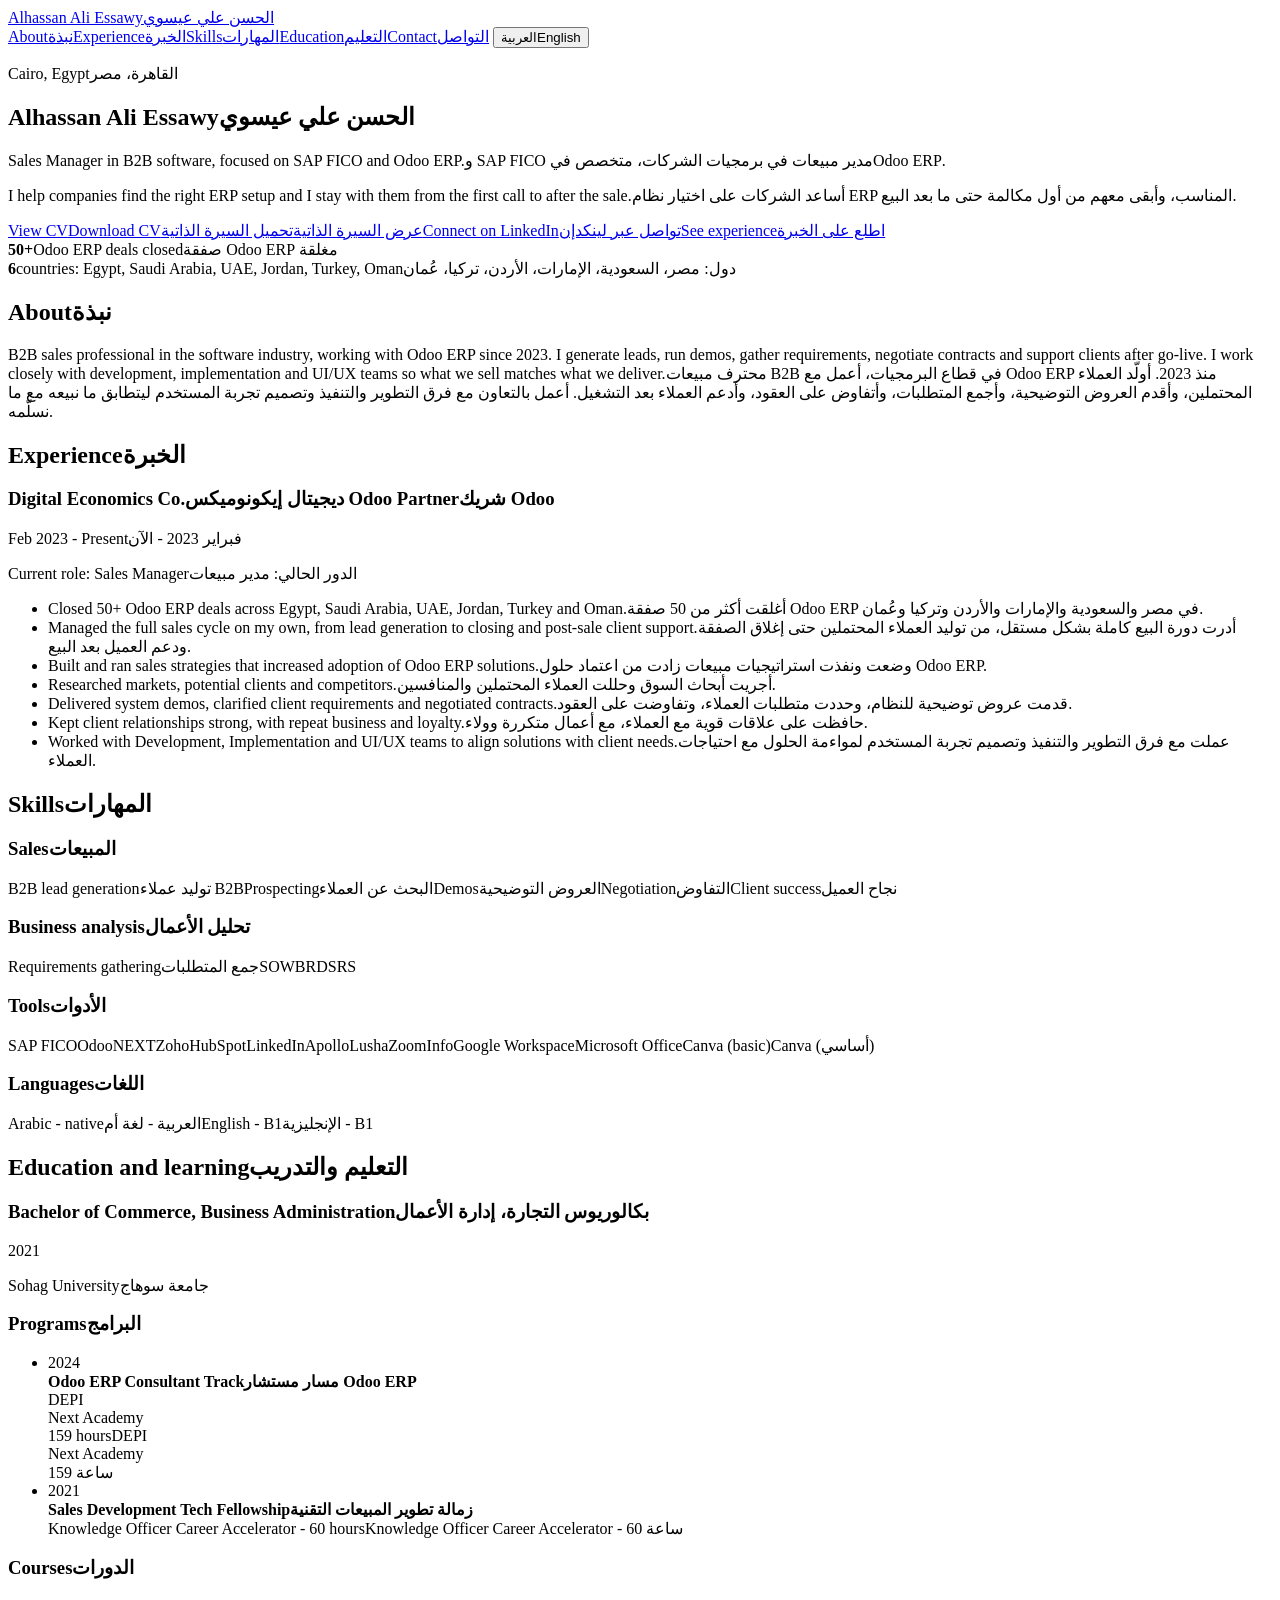
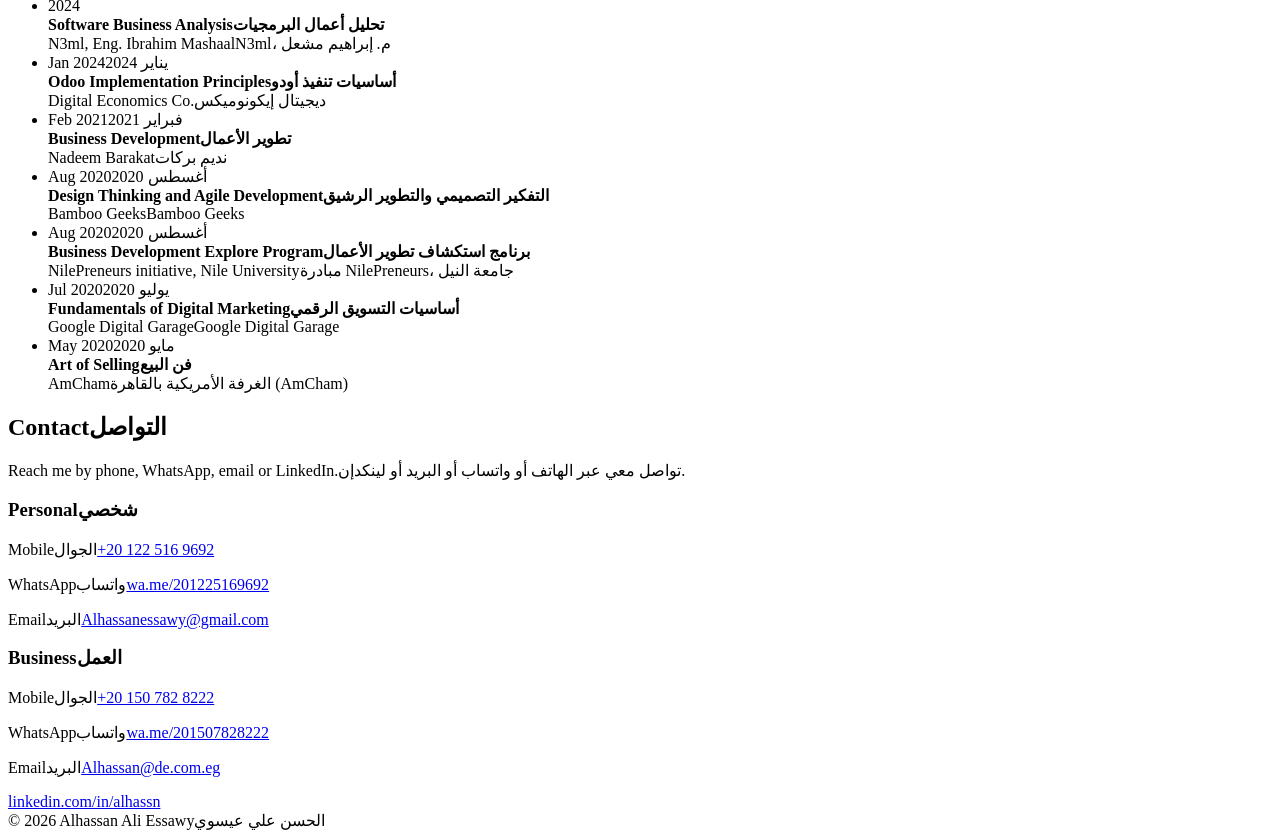
==== index.html @ 163c06e4 "Create index.html" ====
<!doctype html>
<html lang="en" dir="ltr">
<head>
<meta charset="utf-8">
<meta name="viewport" content="width=device-width,initial-scale=1">
<title>Alhassan Ali Essawy - Sales Manager | Odoo ERP</title>
<meta name="description" content="Alhassan Ali Essawy, Sales Manager at Digital Economics Co., Odoo Partner. B2B software sales in Cairo, Egypt.">
<link rel="stylesheet" href="style.css">
<script>
(function(){var q=new URLSearchParams(location.search).get("lang");var l=q||localStorage.getItem("lang")||(navigator.language||"").slice(0,2)==="ar"&&"ar"||"en";if(l!=="ar")l="en";var d=document.documentElement;d.lang=l;d.dir=l==="ar"?"rtl":"ltr";})();
function setLang(l){var d=document.documentElement;d.lang=l;d.dir=l==="ar"?"rtl":"ltr";try{localStorage.setItem("lang",l)}catch(e){}}
</script>
</head>
<body>
<header class="nav"><div class="wrap">
<a class="brand" href="#top"><span class="en">Alhassan Ali Essawy</span><span class="ar">الحسن علي عيسوي</span></a>
<nav><a href="#about"><span class="en">About</span><span class="ar">نبذة</span></a><a href="#experience"><span class="en">Experience</span><span class="ar">الخبرة</span></a><a href="#skills"><span class="en">Skills</span><span class="ar">المهارات</span></a><a href="#learning"><span class="en">Education</span><span class="ar">التعليم</span></a><a href="#contact"><span class="en">Contact</span><span class="ar">التواصل</span></a>
<button class="lang" onclick="setLang(document.documentElement.lang==='ar'?'en':'ar')"><span class="en">العربية</span><span class="ar">English</span></button></nav>
</div></header>
<main id="top">
<section class="hero"><div class="wrap">
<p class="eyebrow"><span class="en">Cairo, Egypt</span><span class="ar">القاهرة، مصر</span></p>
<h1><span class="en">Alhassan Ali Essawy</span><span class="ar">الحسن علي عيسوي</span></h1>
<p class="lead"><span class="en">Sales Manager in B2B software, focused on SAP FICO and Odoo ERP.</span><span class="ar">مدير مبيعات في برمجيات الشركات، متخصص في <bdi style="white-space:nowrap">SAP FICO</bdi> و<bdi style="white-space:nowrap">Odoo ERP</bdi>.</span></p>
<p class="sub"><span class="en">I help companies find the right ERP setup and I stay with them from the first call to after the sale.</span><span class="ar">أساعد الشركات على اختيار نظام ERP المناسب، وأبقى معهم من أول مكالمة حتى ما بعد البيع.</span></p>
<div class="cta"><a class="btn en" href="Alhassan-Essawy-CV-EN.pdf" target="_blank" rel="noopener">View CV</a><a class="btn ghost en" href="Alhassan-Essawy-CV-EN.pdf" download>Download CV</a><a class="btn ar" href="Alhassan-Essawy-CV-AR.pdf" target="_blank" rel="noopener">عرض السيرة الذاتية</a><a class="btn ghost ar" href="Alhassan-Essawy-CV-AR.pdf" download>تحميل السيرة الذاتية</a><a class="btn" href="https://www.linkedin.com/in/alhassn"><span class="en">Connect on LinkedIn</span><span class="ar">تواصل عبر لينكدإن</span></a><a class="btn ghost" href="#experience"><span class="en">See experience</span><span class="ar">اطلع على الخبرة</span></a></div>
</div></section>
<section class="stats"><div class="wrap grid2s">
<div class="stat"><b>50+</b><span><span class="en">Odoo ERP deals closed</span><span class="ar">صفقة Odoo ERP مغلقة</span></span></div>
<div class="stat"><b>6</b><span><span class="en">countries: Egypt, Saudi Arabia, UAE, Jordan, Turkey, Oman</span><span class="ar">دول: مصر، السعودية، الإمارات، الأردن، تركيا، عُمان</span></span></div>
</div></section>
<section id="about"><div class="wrap"><h2><span class="en">About</span><span class="ar">نبذة</span></h2>
<p><span class="en">B2B sales professional in the software industry, working with Odoo ERP since 2023. I generate leads, run demos, gather requirements, negotiate contracts and support clients after go-live. I work closely with development, implementation and UI/UX teams so what we sell matches what we deliver.</span><span class="ar">محترف مبيعات B2B في قطاع البرمجيات، أعمل مع Odoo ERP منذ 2023. أولّد العملاء المحتملين، وأقدم العروض التوضيحية، وأجمع المتطلبات، وأتفاوض على العقود، وأدعم العملاء بعد التشغيل. أعمل بالتعاون مع فرق التطوير والتنفيذ وتصميم تجربة المستخدم ليتطابق ما نبيعه مع ما نسلّمه.</span></p></div></section>
<section id="experience"><div class="wrap"><h2><span class="en">Experience</span><span class="ar">الخبرة</span></h2>
<article class="card"><div class="row"><h3><span class="en">Digital Economics Co.</span><span class="ar">ديجيتال إيكونوميكس</span> <span class="muted"><span class="en">Odoo Partner</span><span class="ar">شريك Odoo</span></span></h3><span class="date"><span class="en">Feb 2023 - Present</span><span class="ar">فبراير 2023 - الآن</span></span></div>
<p class="role"><span class="en">Current role: Sales Manager</span><span class="ar">الدور الحالي: مدير مبيعات</span></p>
<ul><li><span class="en">Closed 50+ Odoo ERP deals across Egypt, Saudi Arabia, UAE, Jordan, Turkey and Oman.</span><span class="ar">أغلقت أكثر من 50 صفقة Odoo ERP في مصر والسعودية والإمارات والأردن وتركيا وعُمان.</span></li><li><span class="en">Managed the full sales cycle on my own, from lead generation to closing and post-sale client support.</span><span class="ar">أدرت دورة البيع كاملة بشكل مستقل، من توليد العملاء المحتملين حتى إغلاق الصفقة ودعم العميل بعد البيع.</span></li><li><span class="en">Built and ran sales strategies that increased adoption of Odoo ERP solutions.</span><span class="ar">وضعت ونفذت استراتيجيات مبيعات زادت من اعتماد حلول Odoo ERP.</span></li><li><span class="en">Researched markets, potential clients and competitors.</span><span class="ar">أجريت أبحاث السوق وحللت العملاء المحتملين والمنافسين.</span></li><li><span class="en">Delivered system demos, clarified client requirements and negotiated contracts.</span><span class="ar">قدمت عروض توضيحية للنظام، وحددت متطلبات العملاء، وتفاوضت على العقود.</span></li><li><span class="en">Kept client relationships strong, with repeat business and loyalty.</span><span class="ar">حافظت على علاقات قوية مع العملاء، مع أعمال متكررة وولاء.</span></li><li><span class="en">Worked with Development, Implementation and UI/UX teams to align solutions with client needs.</span><span class="ar">عملت مع فرق التطوير والتنفيذ وتصميم تجربة المستخدم لمواءمة الحلول مع احتياجات العملاء.</span></li></ul></article></div></section>
<section id="skills"><div class="wrap"><h2><span class="en">Skills</span><span class="ar">المهارات</span></h2><div class="grid2">
<div class="card"><h3><span class="en">Sales</span><span class="ar">المبيعات</span></h3><p class="tags"><span><span class="en">B2B lead generation</span><span class="ar">توليد عملاء B2B</span></span><span><span class="en">Prospecting</span><span class="ar">البحث عن العملاء</span></span><span><span class="en">Demos</span><span class="ar">العروض التوضيحية</span></span><span><span class="en">Negotiation</span><span class="ar">التفاوض</span></span><span><span class="en">Client success</span><span class="ar">نجاح العميل</span></span></p></div>
<div class="card"><h3><span class="en">Business analysis</span><span class="ar">تحليل الأعمال</span></h3><p class="tags"><span><span class="en">Requirements gathering</span><span class="ar">جمع المتطلبات</span></span><span>SOW</span><span>BRD</span><span>SRS</span></p></div>
<div class="card"><h3><span class="en">Tools</span><span class="ar">الأدوات</span></h3><p class="tags"><span>SAP FICO</span><span>Odoo</span><span>NEXT</span><span>Zoho</span><span>HubSpot</span><span>LinkedIn</span><span>Apollo</span><span>Lusha</span><span>ZoomInfo</span><span>Google Workspace</span><span>Microsoft Office</span><span><span class="en">Canva (basic)</span><span class="ar">Canva (أساسي)</span></span></p></div>
<div class="card"><h3><span class="en">Languages</span><span class="ar">اللغات</span></h3><p class="tags"><span><span class="en">Arabic - native</span><span class="ar">العربية - لغة أم</span></span><span><span class="en">English - B1</span><span class="ar">الإنجليزية - B1</span></span></p></div>
</div></div></section>
<section id="learning"><div class="wrap"><h2><span class="en">Education and learning</span><span class="ar">التعليم والتدريب</span></h2>
<div class="card"><div class="row"><h3><span class="en">Bachelor of Commerce, Business Administration</span><span class="ar">بكالوريوس التجارة، إدارة الأعمال</span></h3><span class="date">2021</span></div><p class="muted"><span class="en">Sohag University</span><span class="ar">جامعة سوهاج</span></p></div>
<h3 class="sec"><span class="en">Programs</span><span class="ar">البرامج</span></h3><ul class="tl"><li><span class="date">2024</span><div><b><span class="en">Odoo ERP Consultant Track</span><span class="ar">مسار مستشار Odoo ERP</span></b><br><span class="en">DEPI<br>Next Academy<br>159 hours</span><span class="ar">DEPI<br>Next Academy<br>159 ساعة</span></div></li><li><span class="date">2021</span><div><b><span class="en">Sales Development Tech Fellowship</span><span class="ar">زمالة تطوير المبيعات التقنية</span></b><br><span class="en">Knowledge Officer Career Accelerator - 60 hours</span><span class="ar">Knowledge Officer Career Accelerator - 60 ساعة</span></div></li></ul>
<h3 class="sec"><span class="en">Courses</span><span class="ar">الدورات</span></h3><ul class="tl"><li><span class="date">2024</span><div><b><span class="en">Software Business Analysis</span><span class="ar">تحليل أعمال البرمجيات</span></b><br><span class="en">N3ml, Eng. Ibrahim Mashaal</span><span class="ar">N3ml، م. إبراهيم مشعل</span></div></li><li><span class="date"><span class="en">Jan 2024</span><span class="ar">يناير 2024</span></span><div><b><span class="en">Odoo Implementation Principles</span><span class="ar">أساسيات تنفيذ أودو</span></b><br><span class="en">Digital Economics Co.</span><span class="ar">ديجيتال إيكونوميكس</span></div></li><li><span class="date"><span class="en">Feb 2021</span><span class="ar">فبراير 2021</span></span><div><b><span class="en">Business Development</span><span class="ar">تطوير الأعمال</span></b><br><span class="en">Nadeem Barakat</span><span class="ar">نديم بركات</span></div></li><li><span class="date"><span class="en">Aug 2020</span><span class="ar">أغسطس 2020</span></span><div><b><span class="en">Design Thinking and Agile Development</span><span class="ar">التفكير التصميمي والتطوير الرشيق</span></b><br><span class="en">Bamboo Geeks</span><span class="ar">Bamboo Geeks</span></div></li><li><span class="date"><span class="en">Aug 2020</span><span class="ar">أغسطس 2020</span></span><div><b><span class="en">Business Development Explore Program</span><span class="ar">برنامج استكشاف تطوير الأعمال</span></b><br><span class="en">NilePreneurs initiative, Nile University</span><span class="ar">مبادرة NilePreneurs، جامعة النيل</span></div></li><li><span class="date"><span class="en">Jul 2020</span><span class="ar">يوليو 2020</span></span><div><b><span class="en">Fundamentals of Digital Marketing</span><span class="ar">أساسيات التسويق الرقمي</span></b><br><span class="en">Google Digital Garage</span><span class="ar">Google Digital Garage</span></div></li><li><span class="date"><span class="en">May 2020</span><span class="ar">مايو 2020</span></span><div><b><span class="en">Art of Selling</span><span class="ar">فن البيع</span></b><br><span class="en">AmCham</span><span class="ar">الغرفة الأمريكية بالقاهرة (AmCham)</span></div></li></ul>
</div></section>
<section id="contact" class="contact"><div class="wrap"><h2><span class="en">Contact</span><span class="ar">التواصل</span></h2>
<p><span class="en">Reach me by phone, WhatsApp, email or LinkedIn.</span><span class="ar">تواصل معي عبر الهاتف أو واتساب أو البريد أو لينكدإن.</span></p>
<div class="cgrid"><div class="cgrp"><h3><span class="en">Personal</span><span class="ar">شخصي</span></h3><p class="crow"><span class="lbl"><span class="en">Mobile</span><span class="ar">الجوال</span></span><a class="c" href="tel:+201225169692" dir="ltr">+20 122 516 9692</a></p><p class="crow"><span class="lbl"><span class="en">WhatsApp</span><span class="ar">واتساب</span></span><a class="c" href="https://wa.me/201225169692" dir="ltr">wa.me/201225169692</a></p><p class="crow"><span class="lbl"><span class="en">Email</span><span class="ar">البريد</span></span><a class="c" href="mailto:Alhassanessawy@gmail.com" dir="ltr">Alhassanessawy@gmail.com</a></p></div><div class="cgrp"><h3><span class="en">Business</span><span class="ar">العمل</span></h3><p class="crow"><span class="lbl"><span class="en">Mobile</span><span class="ar">الجوال</span></span><a class="c" href="tel:+201507828222" dir="ltr">+20 150 782 8222</a></p><p class="crow"><span class="lbl"><span class="en">WhatsApp</span><span class="ar">واتساب</span></span><a class="c" href="https://wa.me/201507828222" dir="ltr">wa.me/201507828222</a></p><p class="crow"><span class="lbl"><span class="en">Email</span><span class="ar">البريد</span></span><a class="c" href="mailto:Alhassan@de.com.eg" dir="ltr">Alhassan@de.com.eg</a></p></div></div><a class="btn" href="https://www.linkedin.com/in/alhassn" dir="ltr">linkedin.com/in/alhassn</a></div></section>
</main>
<footer><div class="wrap">&copy; 2026 <span class="en">Alhassan Ali Essawy</span><span class="ar">الحسن علي عيسوي</span></div></footer>
</body></html>
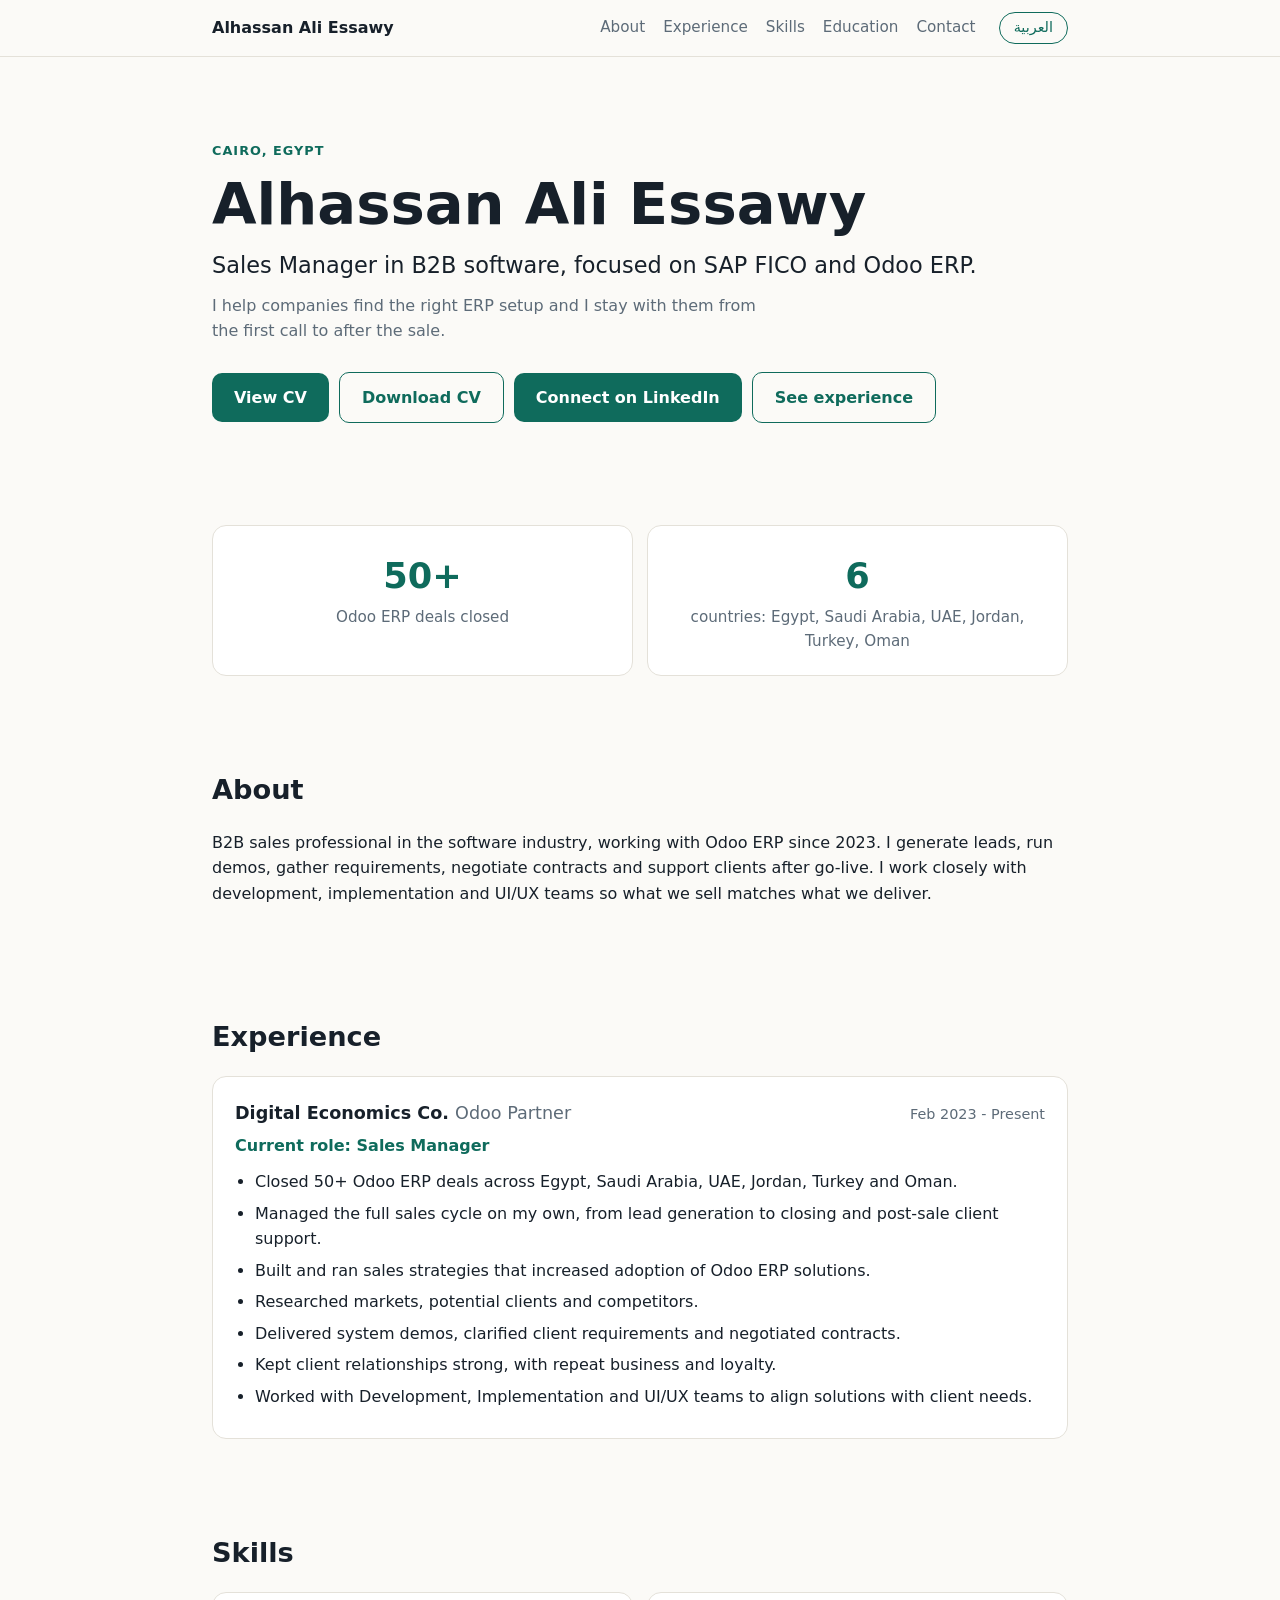
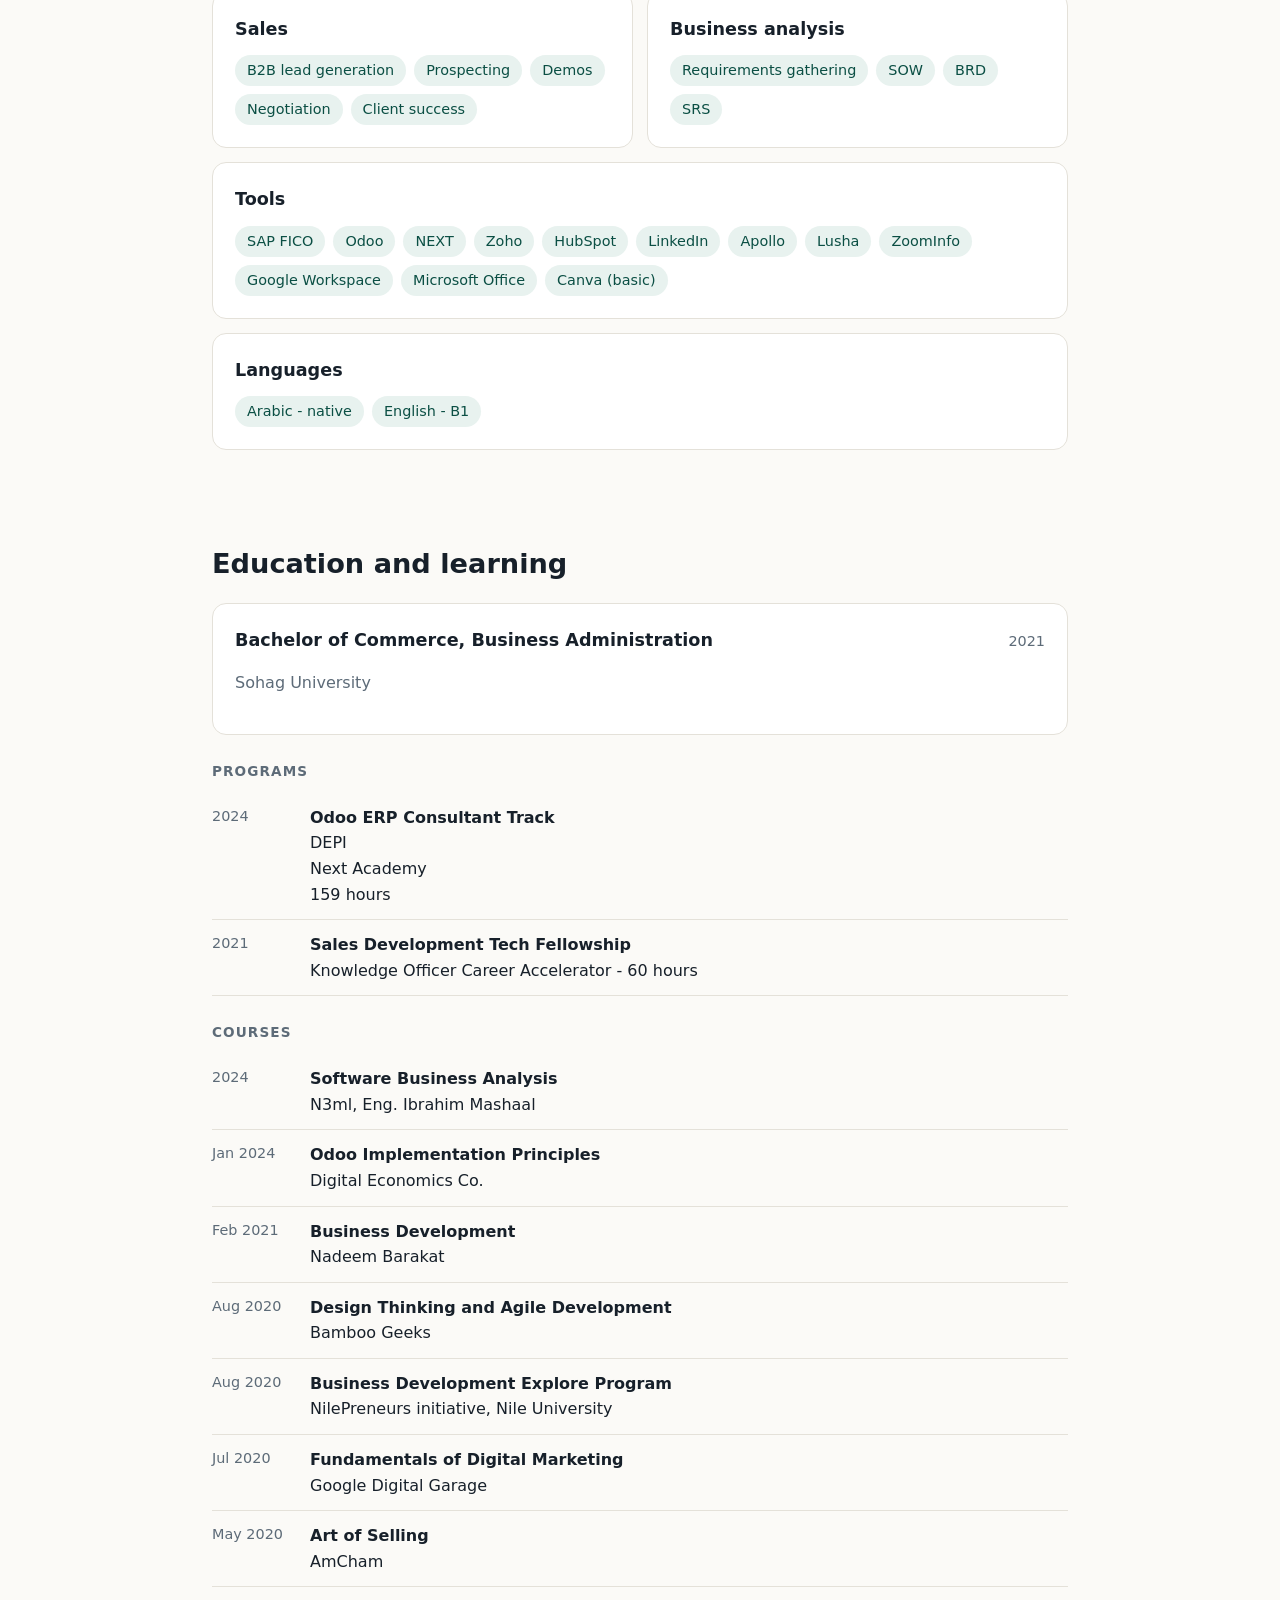
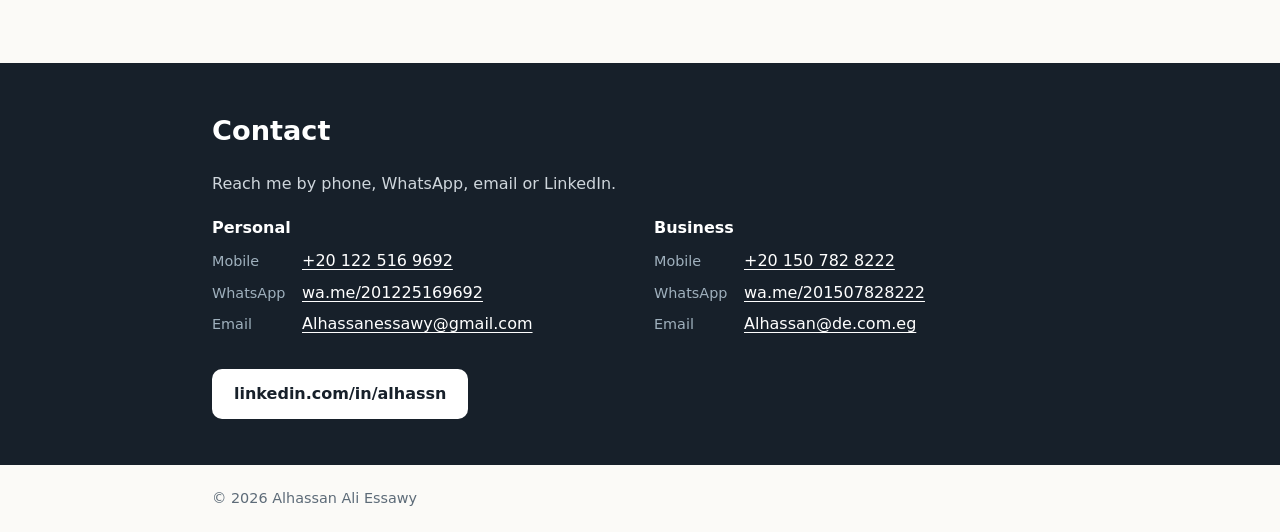
==== commit 9888a28a: "Update index.html" ====
--- a/index.html
+++ b/index.html
@@ -23,7 +23,7 @@
 <h1><span class="en">Alhassan Ali Essawy</span><span class="ar">الحسن علي عيسوي</span></h1>
 <p class="lead"><span class="en">Sales Manager in B2B software, focused on SAP FICO and Odoo ERP.</span><span class="ar">مدير مبيعات في برمجيات الشركات، متخصص في <bdi style="white-space:nowrap">SAP FICO</bdi> و<bdi style="white-space:nowrap">Odoo ERP</bdi>.</span></p>
 <p class="sub"><span class="en">I help companies find the right ERP setup and I stay with them from the first call to after the sale.</span><span class="ar">أساعد الشركات على اختيار نظام ERP المناسب، وأبقى معهم من أول مكالمة حتى ما بعد البيع.</span></p>
-<div class="cta"><a class="btn en" href="Alhassan-Essawy-CV-EN.pdf" target="_blank" rel="noopener">View CV</a><a class="btn ghost en" href="Alhassan-Essawy-CV-EN.pdf" download>Download CV</a><a class="btn ar" href="Alhassan-Essawy-CV-AR.pdf" target="_blank" rel="noopener">عرض السيرة الذاتية</a><a class="btn ghost ar" href="Alhassan-Essawy-CV-AR.pdf" download>تحميل السيرة الذاتية</a><a class="btn" href="https://www.linkedin.com/in/alhassn"><span class="en">Connect on LinkedIn</span><span class="ar">تواصل عبر لينكدإن</span></a><a class="btn ghost" href="#experience"><span class="en">See experience</span><span class="ar">اطلع على الخبرة</span></a></div>
+<div class="cta"><a class="btn en" href="#" data-cv="en" target="_blank" rel="noopener">View CV</a><a class="btn ghost en" href="#" data-cv="en" data-dl download>Download CV</a><a class="btn ar" href="#" data-cv="ar" target="_blank" rel="noopener">عرض السيرة الذاتية</a><a class="btn ghost ar" href="#" data-cv="ar" data-dl download>تحميل السيرة الذاتية</a><a class="btn" href="https://www.linkedin.com/in/alhassn"><span class="en">Connect on LinkedIn</span><span class="ar">تواصل عبر لينكدإن</span></a><a class="btn ghost" href="#experience"><span class="en">See experience</span><span class="ar">اطلع على الخبرة</span></a></div>
 </div></section>
 <section class="stats"><div class="wrap grid2s">
 <div class="stat"><b>50+</b><span><span class="en">Odoo ERP deals closed</span><span class="ar">صفقة Odoo ERP مغلقة</span></span></div>
@@ -51,4 +51,5 @@
 <div class="cgrid"><div class="cgrp"><h3><span class="en">Personal</span><span class="ar">شخصي</span></h3><p class="crow"><span class="lbl"><span class="en">Mobile</span><span class="ar">الجوال</span></span><a class="c" href="tel:+201225169692" dir="ltr">+20 122 516 9692</a></p><p class="crow"><span class="lbl"><span class="en">WhatsApp</span><span class="ar">واتساب</span></span><a class="c" href="https://wa.me/201225169692" dir="ltr">wa.me/201225169692</a></p><p class="crow"><span class="lbl"><span class="en">Email</span><span class="ar">البريد</span></span><a class="c" href="mailto:Alhassanessawy@gmail.com" dir="ltr">Alhassanessawy@gmail.com</a></p></div><div class="cgrp"><h3><span class="en">Business</span><span class="ar">العمل</span></h3><p class="crow"><span class="lbl"><span class="en">Mobile</span><span class="ar">الجوال</span></span><a class="c" href="tel:+201507828222" dir="ltr">+20 150 782 8222</a></p><p class="crow"><span class="lbl"><span class="en">WhatsApp</span><span class="ar">واتساب</span></span><a class="c" href="https://wa.me/201507828222" dir="ltr">wa.me/201507828222</a></p><p class="crow"><span class="lbl"><span class="en">Email</span><span class="ar">البريد</span></span><a class="c" href="mailto:Alhassan@de.com.eg" dir="ltr">Alhassan@de.com.eg</a></p></div></div><a class="btn" href="https://www.linkedin.com/in/alhassn" dir="ltr">linkedin.com/in/alhassn</a></div></section>
 </main>
 <footer><div class="wrap">&copy; 2026 <span class="en">Alhassan Ali Essawy</span><span class="ar">الحسن علي عيسوي</span></div></footer>
+<script src="cv-pdfs.js"></script>
 </body></html>
--- a/style.css
+++ b/style.css
@@ -0,0 +1,54 @@
+:root{--bg:#fbfaf7;--ink:#17202a;--muted:#5d6b78;--accent:#0f6b5c;--card:#fff;--line:#e4e1d9}
+*{box-sizing:border-box}html{scroll-behavior:smooth}
+body{margin:0;font-family:system-ui,-apple-system,"Segoe UI",Roboto,sans-serif;background:var(--bg);color:var(--ink);line-height:1.6}
+.wrap{max-width:900px;margin:0 auto;padding:0 22px}
+.nav{position:sticky;top:0;background:rgba(251,250,247,.92);backdrop-filter:blur(8px);border-bottom:1px solid var(--line);z-index:5}
+.nav .wrap{display:flex;justify-content:space-between;align-items:center;height:56px}
+.brand{font-weight:700;color:var(--ink);text-decoration:none}
+nav a{margin-left:18px;color:var(--muted);text-decoration:none;font-size:.95rem}nav a:hover{color:var(--accent)}
+.hero{padding:84px 0 56px}
+.eyebrow{color:var(--accent);font-weight:600;letter-spacing:.08em;text-transform:uppercase;font-size:.8rem;margin:0}
+h1{font-size:clamp(2.3rem,6vw,3.6rem);margin:.2em 0;line-height:1.1}
+.lead{font-size:1.4rem;margin:0 0 .4em}.sub{color:var(--muted);max-width:560px;margin:0 0 28px}
+.btn{display:inline-block;background:var(--accent);color:#fff;padding:12px 22px;border-radius:10px;text-decoration:none;font-weight:600;margin-right:10px}
+.btn.ghost{background:transparent;color:var(--accent);border:1.5px solid var(--accent)}
+.grid3{display:grid;grid-template-columns:repeat(3,1fr);gap:14px}
+.stat{background:var(--card);border:1px solid var(--line);border-radius:14px;padding:22px;text-align:center}
+.stat b{display:block;font-size:2.2rem;color:var(--accent)}.stat span{color:var(--muted);font-size:.95rem}
+section{padding:46px 0}h2{font-size:1.7rem;margin:0 0 18px}
+h3{margin:0;font-size:1.1rem}h3.sec{margin:26px 0 10px;color:var(--muted);text-transform:uppercase;font-size:.85rem;letter-spacing:.08em}
+.card{background:var(--card);border:1px solid var(--line);border-radius:14px;padding:22px}
+.row{display:flex;justify-content:space-between;gap:12px;flex-wrap:wrap;align-items:baseline}
+.date{color:var(--muted);font-size:.9rem;white-space:nowrap}.muted{color:var(--muted);font-weight:400}
+.role{color:var(--accent);font-weight:600;margin:6px 0 10px}
+.card ul{margin:0;padding-left:20px}.card li{margin:6px 0}
+.grid2{display:grid;grid-template-columns:1fr 1fr;gap:14px}.grid2 .card:nth-child(n+3){grid-column:1/-1}
+.tags{display:flex;flex-wrap:wrap;gap:8px;margin:12px 0 0}
+.tags>span{background:#e8f2ef;color:#0b4f44;padding:4px 12px;border-radius:99px;font-size:.9rem}
+.tl{list-style:none;padding:0;margin:0}.tl li{display:flex;gap:18px;padding:12px 0;border-bottom:1px solid var(--line)}
+.tl .date{min-width:80px}
+.contact{background:#17202a;color:#fff;margin-top:30px}.contact p{color:#cfd6dc}
+.contact .btn{background:#fff;color:#17202a}
+footer{padding:22px 0;color:var(--muted);font-size:.9rem}
+@media(max-width:640px){.grid3,.grid2{grid-template-columns:1fr}nav a{margin-left:10px;font-size:.85rem}.brand{display:none}.nav .wrap{justify-content:center}.hero{padding-top:52px}.tl li{flex-direction:column;gap:2px}}
+html[lang=en] .ar,html[lang=ar] .en{display:none!important}
+html[dir=rtl] body{font-family:"Noto Sans Arabic","Segoe UI",Tahoma,system-ui,sans-serif}
+html[dir=rtl] .btn{margin-right:0;margin-left:10px}
+html[dir=rtl] .card ul{padding-left:0;padding-right:20px}
+html[dir=rtl] nav a{margin-left:0;margin-right:18px}
+html[dir=rtl] .eyebrow{letter-spacing:0}
+html[dir=rtl] h3.sec{letter-spacing:0}
+.lang{margin-inline-start:18px;background:transparent;border:1.5px solid var(--accent);color:var(--accent);border-radius:99px;padding:3px 14px;font:inherit;font-size:.9rem;cursor:pointer}
+@media(max-width:640px){html[dir=rtl] nav a{margin-right:10px}.nav .wrap{padding:0 10px}nav{display:flex;align-items:center}.lang{margin-inline-start:10px;padding:2px 10px}}
+.stat b{direction:ltr;unicode-bidi:isolate}
+
+.grid2s{display:grid;grid-template-columns:1fr 1fr;gap:14px}
+@media(max-width:640px){.grid2s{grid-template-columns:1fr}}
+.stat span{display:block}
+@font-face{font-family:"CV Arabic";font-weight:400;src:url("noto-ar-400.ttf") format("truetype");font-display:swap}
+@font-face{font-family:"CV Arabic";font-weight:700;src:url("noto-ar-700.ttf") format("truetype");font-display:swap}
+.ar,#langbtn,button,[dir=rtl],[dir=rtl] *{font-family:"CV Arabic","Noto Sans Arabic","Segoe UI",Tahoma,Arial,sans-serif;letter-spacing:normal}
+section[id],[id].sec{scroll-margin-top:70px}html{scroll-behavior:smooth}
+.cgrid{display:grid;grid-template-columns:1fr 1fr;gap:28px;margin:18px 0 26px}@media(max-width:700px){.cgrid{grid-template-columns:1fr}}
+.cgrp h3{color:#fff;font-size:1rem;margin:0 0 8px}.crow{display:flex;flex-wrap:wrap;gap:4px 14px;margin:6px 0;align-items:baseline}
+.lbl{min-width:76px;color:#9fb0bd;font-size:.9rem}.crow .c{color:#fff;text-decoration:underline;text-underline-offset:3px;word-break:break-all}
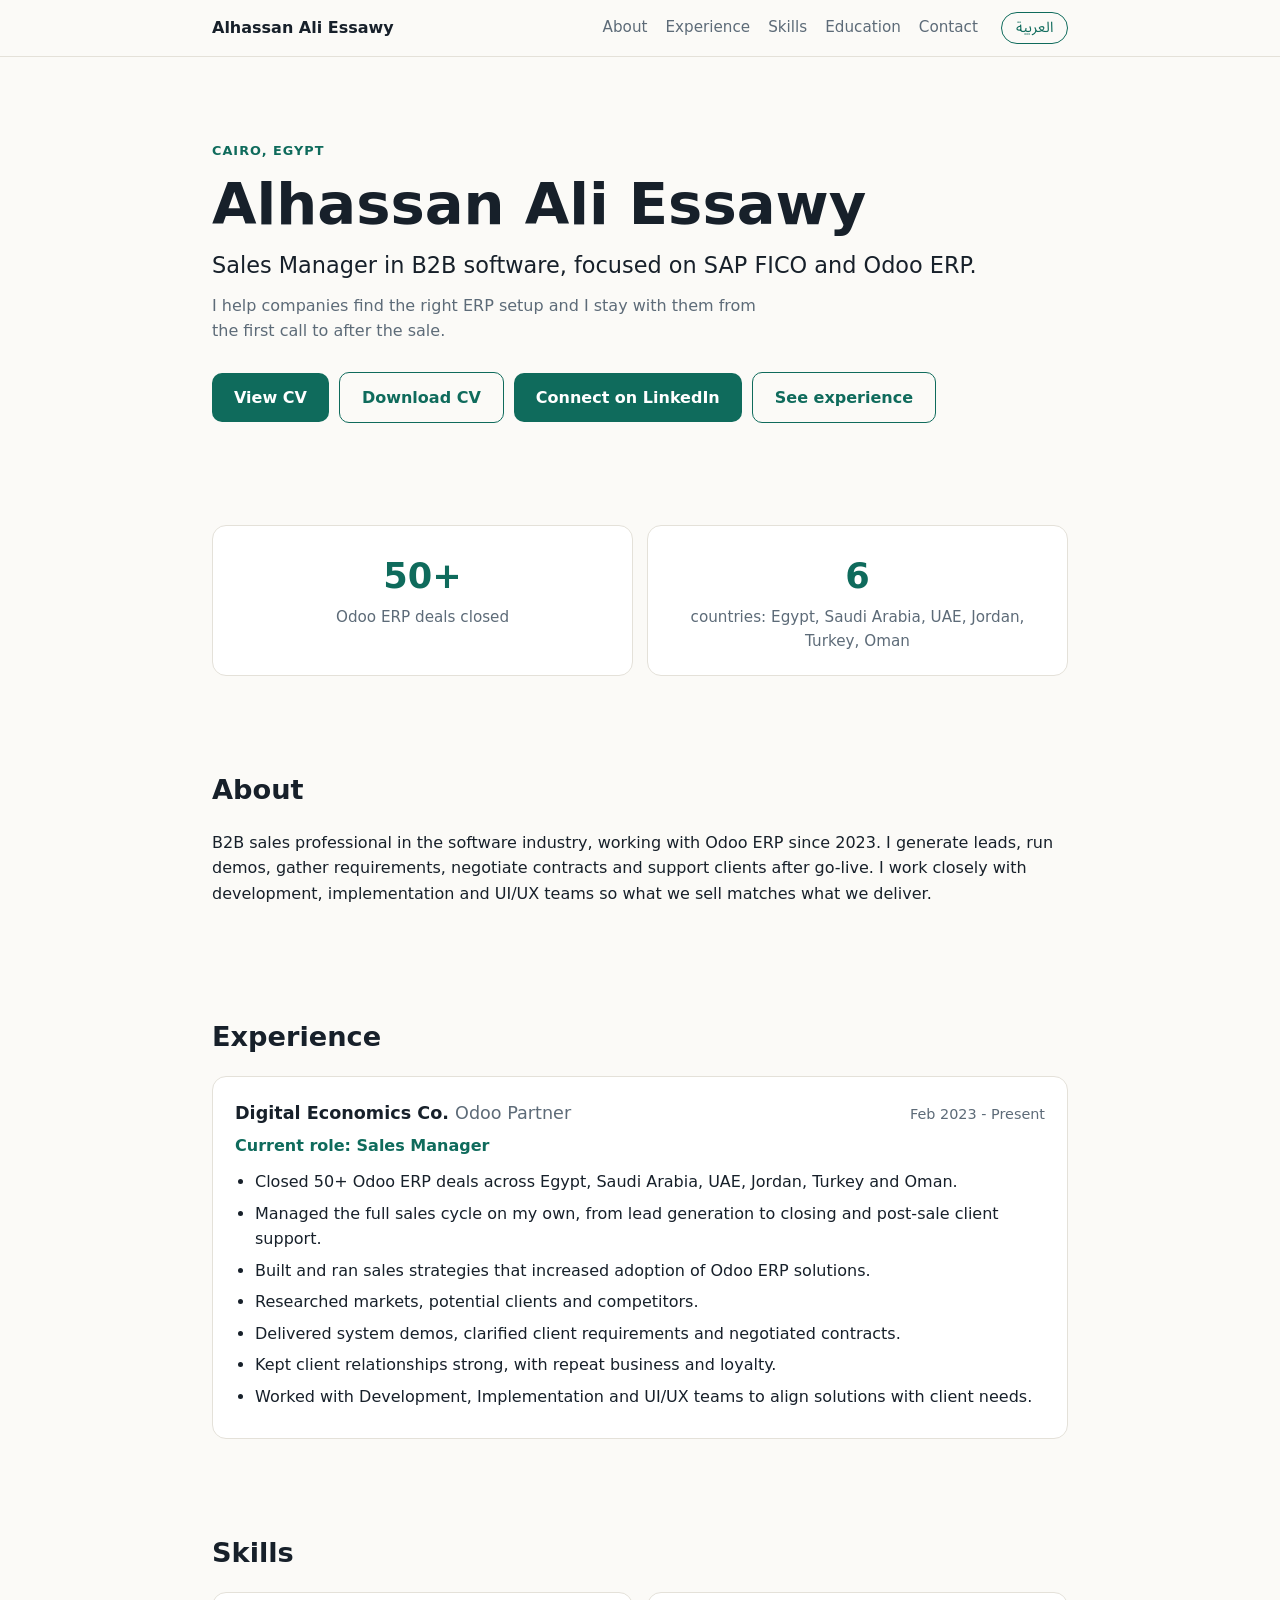
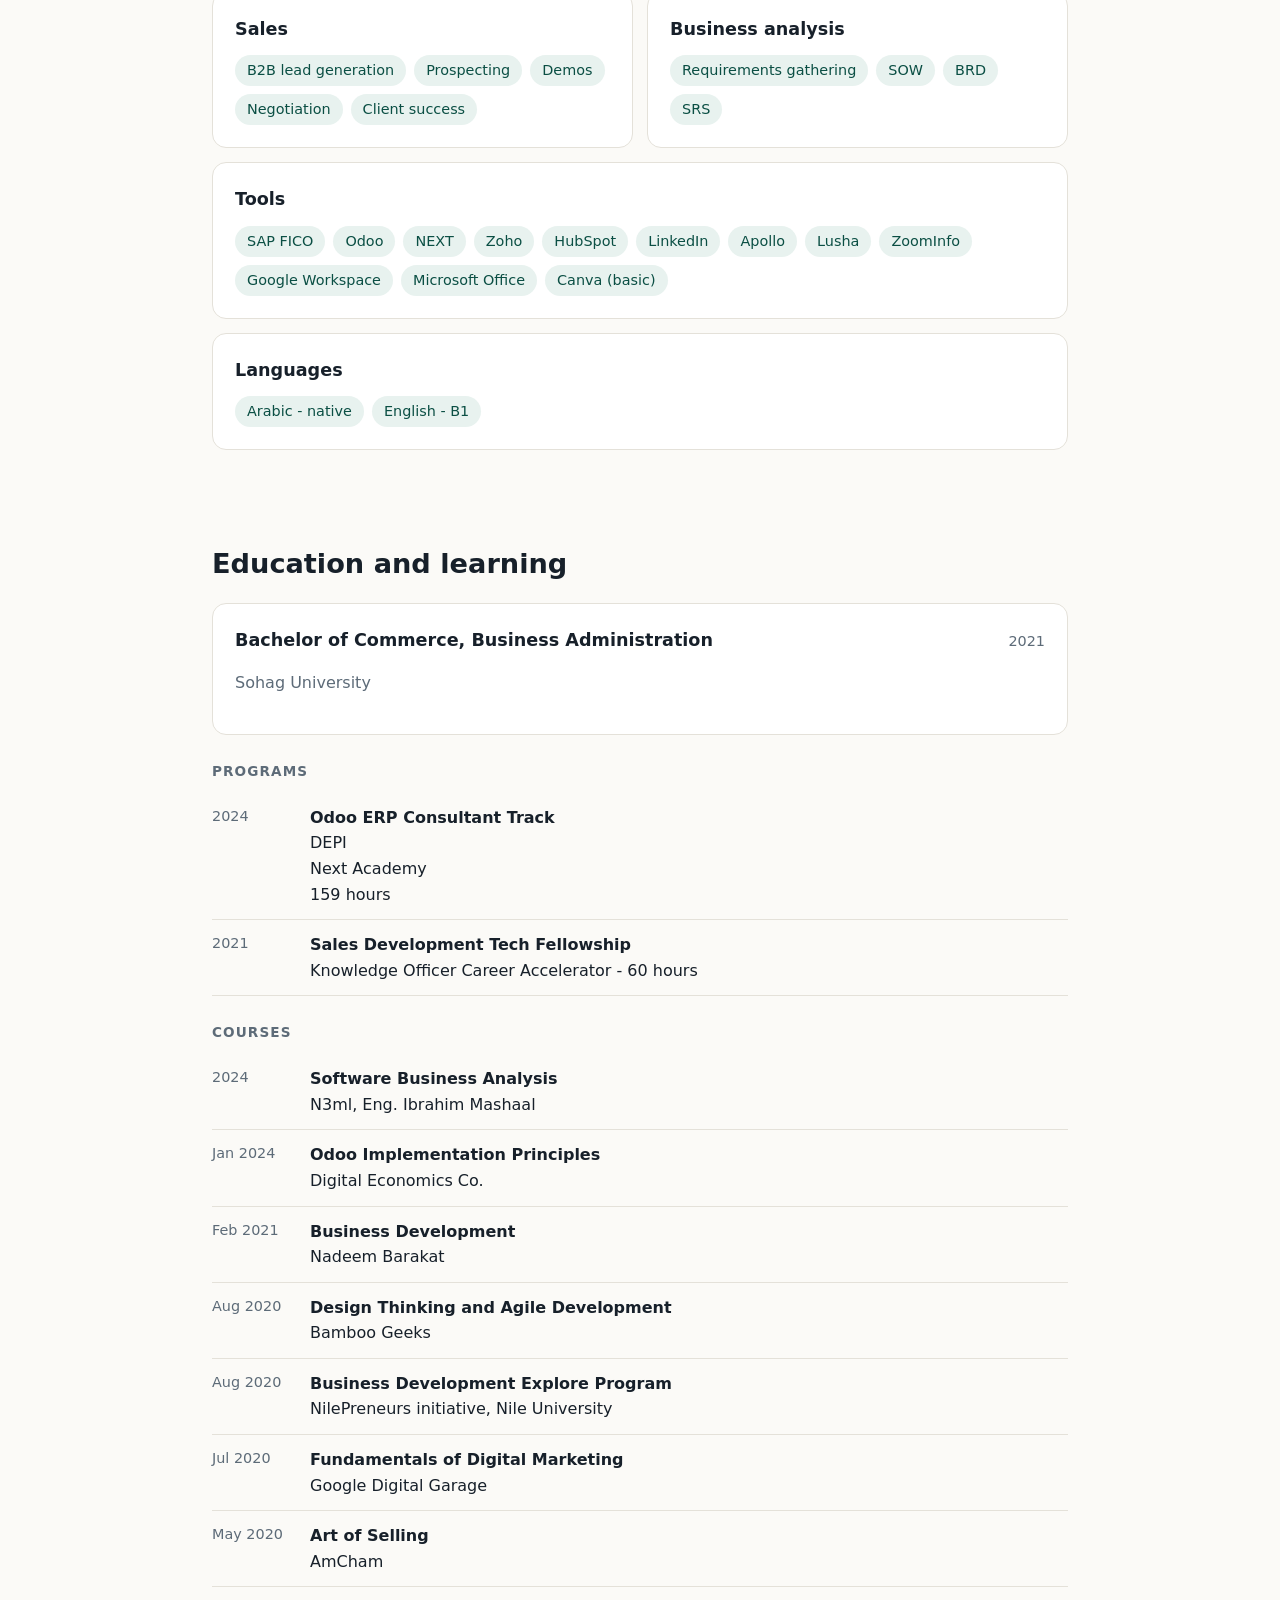
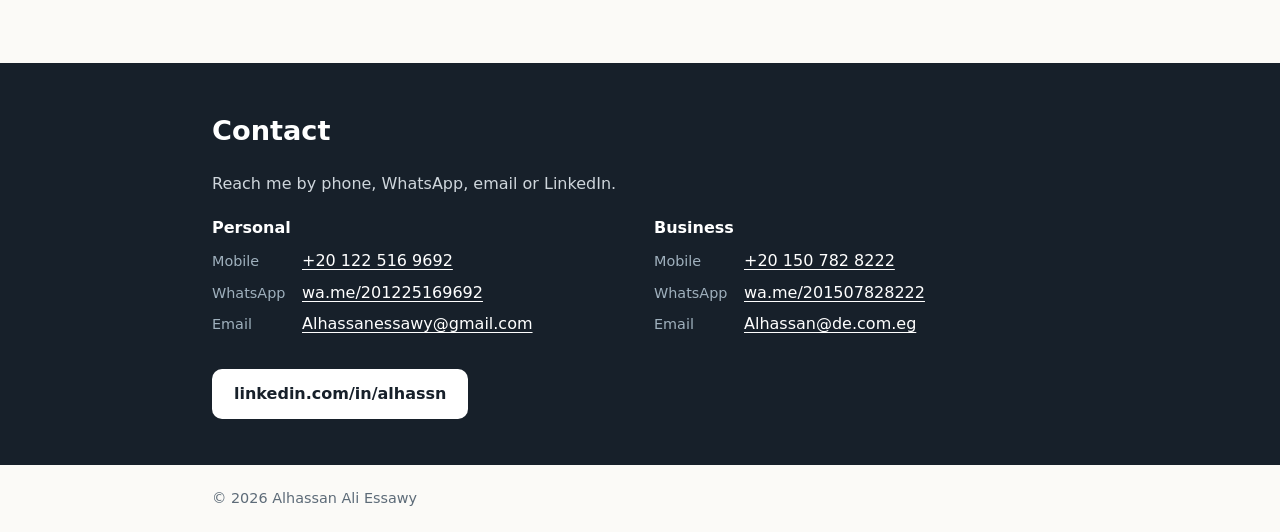
==== commit 6642f1a5: "Update index.html" ====
--- a/index.html
+++ b/index.html
@@ -5,7 +5,7 @@
 <meta name="viewport" content="width=device-width,initial-scale=1">
 <title>Alhassan Ali Essawy - Sales Manager | Odoo ERP</title>
 <meta name="description" content="Alhassan Ali Essawy, Sales Manager at Digital Economics Co., Odoo Partner. B2B software sales in Cairo, Egypt.">
-<link rel="stylesheet" href="style.css">
+<link rel="stylesheet" href="font400.css"><link rel="stylesheet" href="font700.css"><link rel="stylesheet" href="style.css">
 <script>
 (function(){var q=new URLSearchParams(location.search).get("lang");var l=q||localStorage.getItem("lang")||(navigator.language||"").slice(0,2)==="ar"&&"ar"||"en";if(l!=="ar")l="en";var d=document.documentElement;d.lang=l;d.dir=l==="ar"?"rtl":"ltr";})();
 function setLang(l){var d=document.documentElement;d.lang=l;d.dir=l==="ar"?"rtl":"ltr";try{localStorage.setItem("lang",l)}catch(e){}}
@@ -23,7 +23,7 @@
 <h1><span class="en">Alhassan Ali Essawy</span><span class="ar">الحسن علي عيسوي</span></h1>
 <p class="lead"><span class="en">Sales Manager in B2B software, focused on SAP FICO and Odoo ERP.</span><span class="ar">مدير مبيعات في برمجيات الشركات، متخصص في <bdi style="white-space:nowrap">SAP FICO</bdi> و<bdi style="white-space:nowrap">Odoo ERP</bdi>.</span></p>
 <p class="sub"><span class="en">I help companies find the right ERP setup and I stay with them from the first call to after the sale.</span><span class="ar">أساعد الشركات على اختيار نظام ERP المناسب، وأبقى معهم من أول مكالمة حتى ما بعد البيع.</span></p>
-<div class="cta"><a class="btn en" href="#" data-cv="en" target="_blank" rel="noopener">View CV</a><a class="btn ghost en" href="#" data-cv="en" data-dl download>Download CV</a><a class="btn ar" href="#" data-cv="ar" target="_blank" rel="noopener">عرض السيرة الذاتية</a><a class="btn ghost ar" href="#" data-cv="ar" data-dl download>تحميل السيرة الذاتية</a><a class="btn" href="https://www.linkedin.com/in/alhassn"><span class="en">Connect on LinkedIn</span><span class="ar">تواصل عبر لينكدإن</span></a><a class="btn ghost" href="#experience"><span class="en">See experience</span><span class="ar">اطلع على الخبرة</span></a></div>
+<div class="cta"><a class="btn en" href="Alhassan-Essawy-CV-EN.pdf" target="_blank" rel="noopener">View CV</a><a class="btn ghost en" href="Alhassan-Essawy-CV-EN.pdf" download="Alhassan-Essawy-CV-EN.pdf">Download CV</a><a class="btn ar" href="Alhassan-Essawy-CV-AR.pdf" target="_blank" rel="noopener">عرض السيرة الذاتية</a><a class="btn ghost ar" href="Alhassan-Essawy-CV-AR.pdf" download="Alhassan-Essawy-CV-AR.pdf">تحميل السيرة الذاتية</a><a class="btn" href="https://www.linkedin.com/in/alhassn"><span class="en">Connect on LinkedIn</span><span class="ar">تواصل عبر لينكدإن</span></a><a class="btn ghost" href="#experience"><span class="en">See experience</span><span class="ar">اطلع على الخبرة</span></a></div>
 </div></section>
 <section class="stats"><div class="wrap grid2s">
 <div class="stat"><b>50+</b><span><span class="en">Odoo ERP deals closed</span><span class="ar">صفقة Odoo ERP مغلقة</span></span></div>
@@ -51,5 +51,4 @@
 <div class="cgrid"><div class="cgrp"><h3><span class="en">Personal</span><span class="ar">شخصي</span></h3><p class="crow"><span class="lbl"><span class="en">Mobile</span><span class="ar">الجوال</span></span><a class="c" href="tel:+201225169692" dir="ltr">+20 122 516 9692</a></p><p class="crow"><span class="lbl"><span class="en">WhatsApp</span><span class="ar">واتساب</span></span><a class="c" href="https://wa.me/201225169692" dir="ltr">wa.me/201225169692</a></p><p class="crow"><span class="lbl"><span class="en">Email</span><span class="ar">البريد</span></span><a class="c" href="mailto:Alhassanessawy@gmail.com" dir="ltr">Alhassanessawy@gmail.com</a></p></div><div class="cgrp"><h3><span class="en">Business</span><span class="ar">العمل</span></h3><p class="crow"><span class="lbl"><span class="en">Mobile</span><span class="ar">الجوال</span></span><a class="c" href="tel:+201507828222" dir="ltr">+20 150 782 8222</a></p><p class="crow"><span class="lbl"><span class="en">WhatsApp</span><span class="ar">واتساب</span></span><a class="c" href="https://wa.me/201507828222" dir="ltr">wa.me/201507828222</a></p><p class="crow"><span class="lbl"><span class="en">Email</span><span class="ar">البريد</span></span><a class="c" href="mailto:Alhassan@de.com.eg" dir="ltr">Alhassan@de.com.eg</a></p></div></div><a class="btn" href="https://www.linkedin.com/in/alhassn" dir="ltr">linkedin.com/in/alhassn</a></div></section>
 </main>
 <footer><div class="wrap">&copy; 2026 <span class="en">Alhassan Ali Essawy</span><span class="ar">الحسن علي عيسوي</span></div></footer>
-<script src="cv-pdfs.js"></script>
 </body></html>
--- a/font400.css
+++ b/font400.css
@@ -0,0 +1 @@
+@font-face{font-family:"CV Arabic";font-weight:400;src:url("[data-uri]") format("truetype");font-display:swap}
--- a/font700.css
+++ b/font700.css
@@ -0,0 +1 @@
+@font-face{font-family:"CV Arabic";font-weight:700;src:url("[data-uri]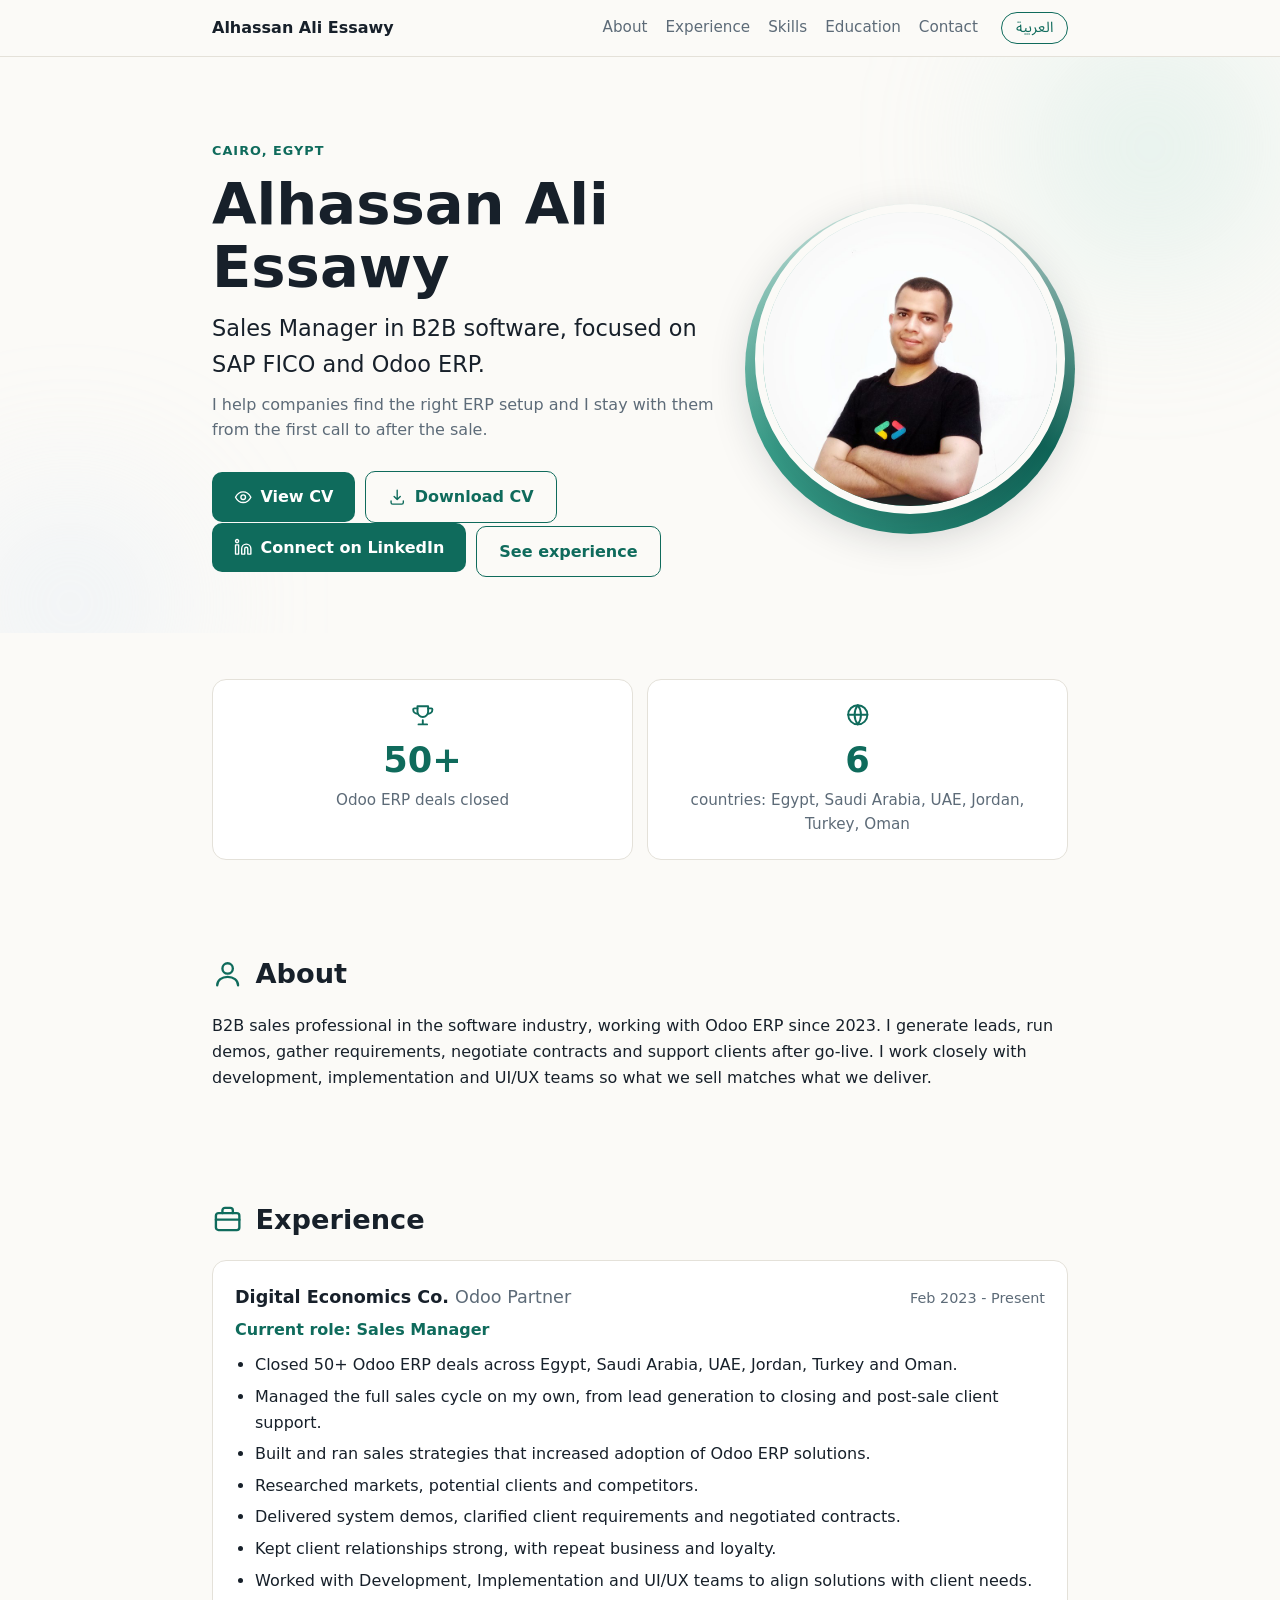
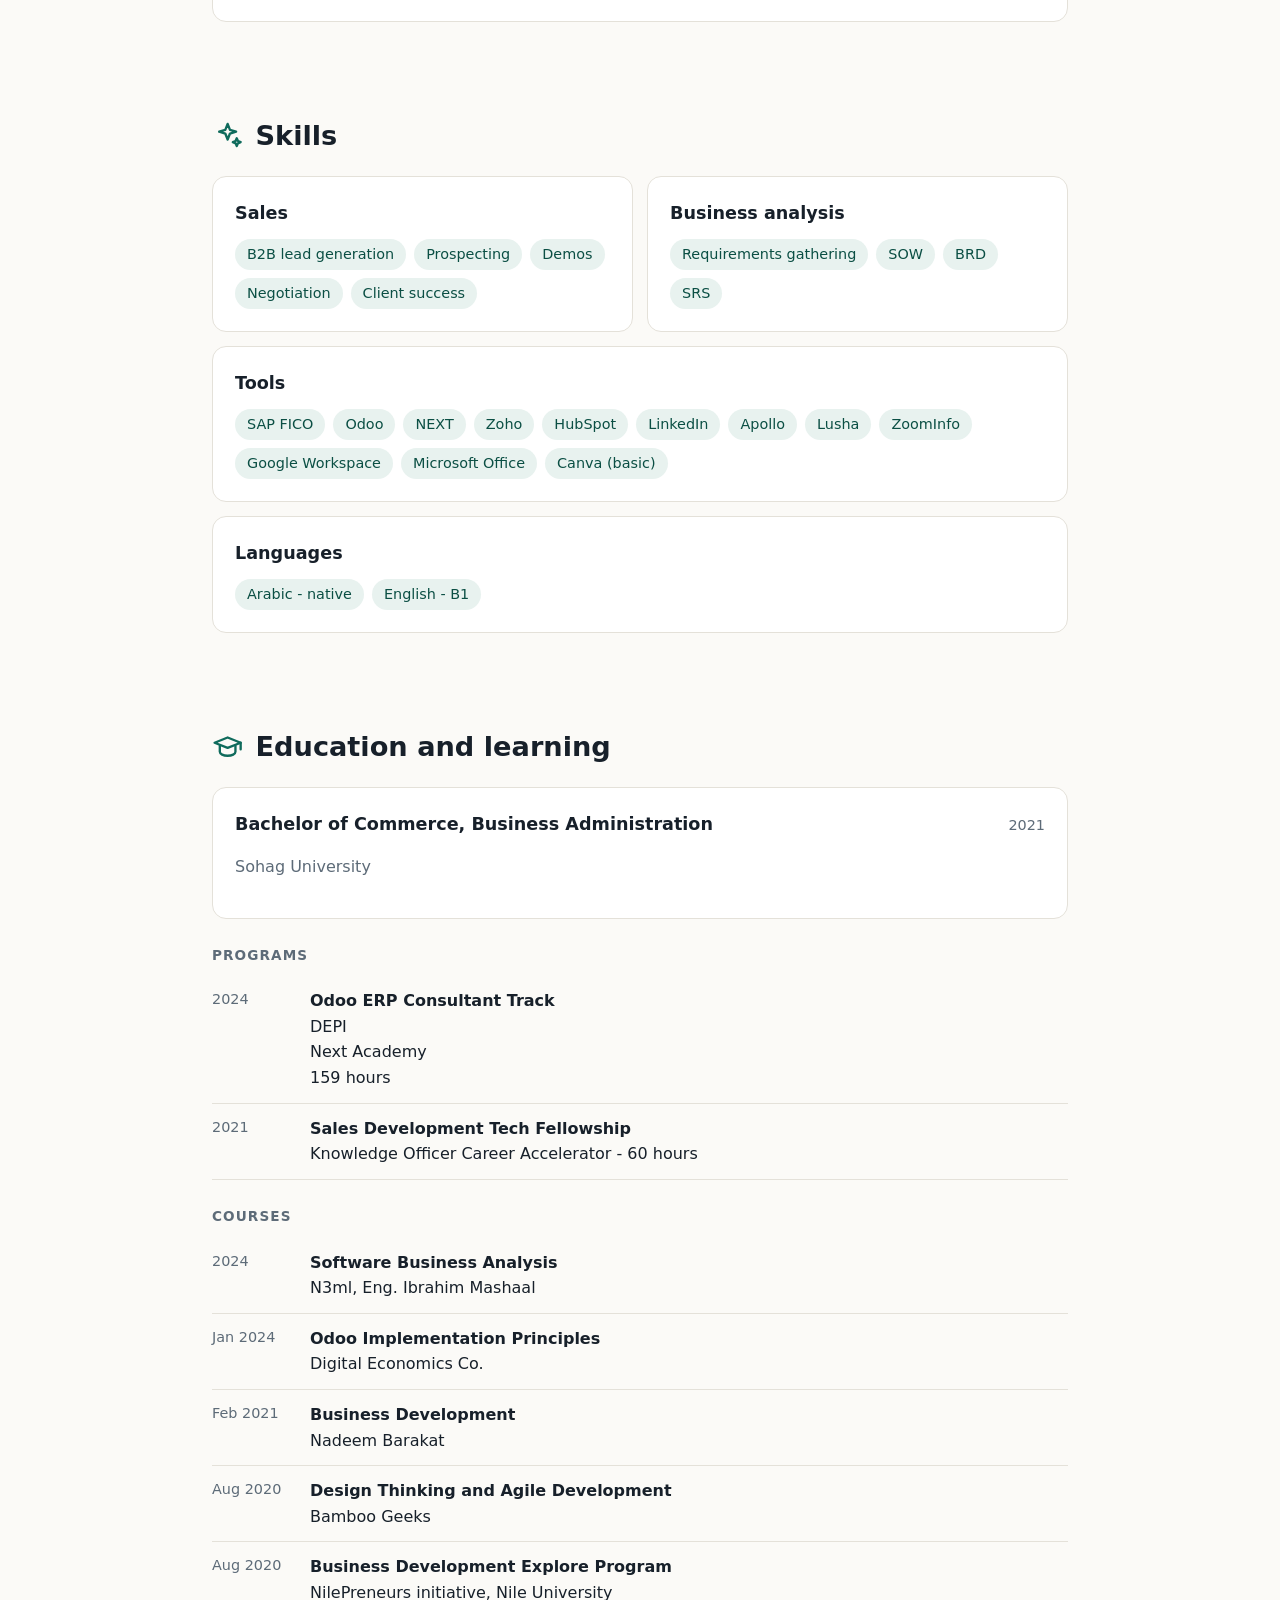
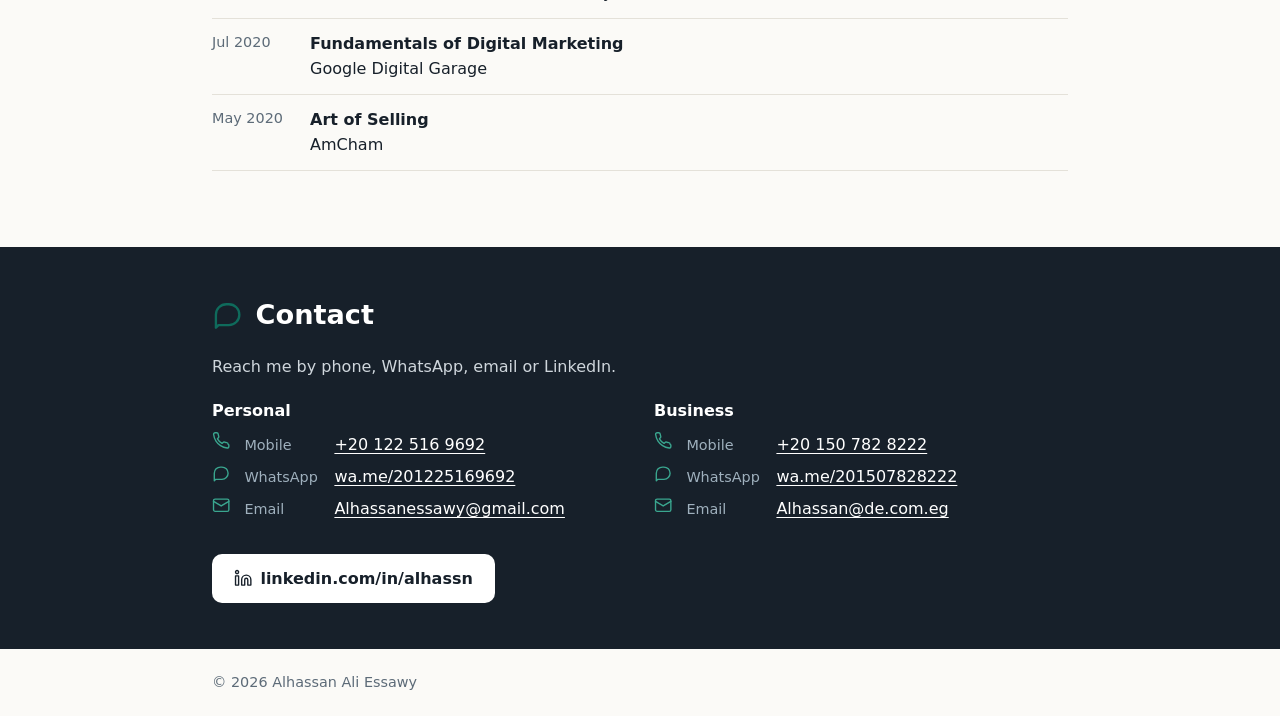
==== commit 70e0f13f: "index.html: add photo, section/contact icons, scroll animations" ====
--- a/index.html
+++ b/index.html
@@ -18,37 +18,52 @@
 <button class="lang" onclick="setLang(document.documentElement.lang==='ar'?'en':'ar')"><span class="en">العربية</span><span class="ar">English</span></button></nav>
 </div></header>
 <main id="top">
-<section class="hero"><div class="wrap">
+<section class="hero"><span class="blob b1" aria-hidden="true"></span><span class="blob b2" aria-hidden="true"></span><div class="wrap hero-grid"><div class="hero-copy">
 <p class="eyebrow"><span class="en">Cairo, Egypt</span><span class="ar">القاهرة، مصر</span></p>
 <h1><span class="en">Alhassan Ali Essawy</span><span class="ar">الحسن علي عيسوي</span></h1>
 <p class="lead"><span class="en">Sales Manager in B2B software, focused on SAP FICO and Odoo ERP.</span><span class="ar">مدير مبيعات في برمجيات الشركات، متخصص في <bdi style="white-space:nowrap">SAP FICO</bdi> و<bdi style="white-space:nowrap">Odoo ERP</bdi>.</span></p>
 <p class="sub"><span class="en">I help companies find the right ERP setup and I stay with them from the first call to after the sale.</span><span class="ar">أساعد الشركات على اختيار نظام ERP المناسب، وأبقى معهم من أول مكالمة حتى ما بعد البيع.</span></p>
-<div class="cta"><a class="btn en" href="Alhassan-Essawy-CV-EN.pdf" target="_blank" rel="noopener">View CV</a><a class="btn ghost en" href="Alhassan-Essawy-CV-EN.pdf" download="Alhassan-Essawy-CV-EN.pdf">Download CV</a><a class="btn ar" href="Alhassan-Essawy-CV-AR.pdf" target="_blank" rel="noopener">عرض السيرة الذاتية</a><a class="btn ghost ar" href="Alhassan-Essawy-CV-AR.pdf" download="Alhassan-Essawy-CV-AR.pdf">تحميل السيرة الذاتية</a><a class="btn" href="https://www.linkedin.com/in/alhassn"><span class="en">Connect on LinkedIn</span><span class="ar">تواصل عبر لينكدإن</span></a><a class="btn ghost" href="#experience"><span class="en">See experience</span><span class="ar">اطلع على الخبرة</span></a></div>
+<div class="cta"><a class="btn en" href="Alhassan-Essawy-CV-EN.pdf" target="_blank" rel="noopener"><svg class="ic" viewBox="0 0 24 24" fill="none" stroke="currentColor" stroke-width="1.8" stroke-linecap="round" stroke-linejoin="round" aria-hidden="true" focusable="false"><path d="M2 12s3.5-7 10-7 10 7 10 7-3.5 7-10 7-10-7-10-7z"/><circle cx="12" cy="12" r="3"/></svg>View CV</a><a class="btn ghost en" href="Alhassan-Essawy-CV-EN.pdf" download="Alhassan-Essawy-CV-EN.pdf"><svg class="ic" viewBox="0 0 24 24" fill="none" stroke="currentColor" stroke-width="1.8" stroke-linecap="round" stroke-linejoin="round" aria-hidden="true" focusable="false"><path d="M12 3v12m0 0 4-4m-4 4-4-4"/><path d="M4 17v2a2 2 0 0 0 2 2h12a2 2 0 0 0 2-2v-2"/></svg>Download CV</a><a class="btn ar" href="Alhassan-Essawy-CV-AR.pdf" target="_blank" rel="noopener"><svg class="ic" viewBox="0 0 24 24" fill="none" stroke="currentColor" stroke-width="1.8" stroke-linecap="round" stroke-linejoin="round" aria-hidden="true" focusable="false"><path d="M2 12s3.5-7 10-7 10 7 10 7-3.5 7-10 7-10-7-10-7z"/><circle cx="12" cy="12" r="3"/></svg>عرض السيرة الذاتية</a><a class="btn ghost ar" href="Alhassan-Essawy-CV-AR.pdf" download="Alhassan-Essawy-CV-AR.pdf"><svg class="ic" viewBox="0 0 24 24" fill="none" stroke="currentColor" stroke-width="1.8" stroke-linecap="round" stroke-linejoin="round" aria-hidden="true" focusable="false"><path d="M12 3v12m0 0 4-4m-4 4-4-4"/><path d="M4 17v2a2 2 0 0 0 2 2h12a2 2 0 0 0 2-2v-2"/></svg>تحميل السيرة الذاتية</a><a class="btn" href="https://www.linkedin.com/in/alhassn"><svg class="ic" viewBox="0 0 24 24" fill="none" stroke="currentColor" stroke-width="1.8" stroke-linecap="round" stroke-linejoin="round" aria-hidden="true" focusable="false"><path d="M16 8a6 6 0 0 1 6 6v7h-4v-7a2 2 0 0 0-4 0v7h-4v-7a6 6 0 0 1 6-6z"/><rect x="2" y="9" width="4" height="12"/><circle cx="4" cy="4" r="2"/></svg><span class="en">Connect on LinkedIn</span><span class="ar">تواصل عبر لينكدإن</span></a><a class="btn ghost" href="#experience"><span class="en">See experience</span><span class="ar">اطلع على الخبرة</span></a></div>
+</div><div class="hero-visual reveal"><span class="ring" aria-hidden="true"></span><img class="avatar" src="[data-uri]" width="360" height="360" alt="Portrait of Alhassan Ali Essawy" loading="eager" decoding="async"></div></div></section>
+<section class="stats"><div class="wrap grid2s">
+<div class="stat reveal"><svg class="ic" viewBox="0 0 24 24" fill="none" stroke="currentColor" stroke-width="1.8" stroke-linecap="round" stroke-linejoin="round" aria-hidden="true" focusable="false"><path d="M8 21h8m-4-4v4M7 4h10v5a5 5 0 0 1-10 0z"/><path d="M7 6H4a1 1 0 0 0-1 1c0 2.5 2 4 4 4M17 6h3a1 1 0 0 1 1 1c0 2.5-2 4-4 4"/></svg><b data-n="50" data-suffix="+">50+</b><span><span class="en">Odoo ERP deals closed</span><span class="ar">صفقة Odoo ERP مغلقة</span></span></div>
+<div class="stat reveal"><svg class="ic" viewBox="0 0 24 24" fill="none" stroke="currentColor" stroke-width="1.8" stroke-linecap="round" stroke-linejoin="round" aria-hidden="true" focusable="false"><circle cx="12" cy="12" r="9"/><path d="M3 12h18M12 3a15 15 0 0 1 0 18 15 15 0 0 1 0-18z"/></svg><b data-n="6" data-suffix="">6</b><span><span class="en">countries: Egypt, Saudi Arabia, UAE, Jordan, Turkey, Oman</span><span class="ar">دول: مصر، السعودية، الإمارات، الأردن، تركيا، عُمان</span></span></div>
 </div></section>
-<section class="stats"><div class="wrap grid2s">
-<div class="stat"><b>50+</b><span><span class="en">Odoo ERP deals closed</span><span class="ar">صفقة Odoo ERP مغلقة</span></span></div>
-<div class="stat"><b>6</b><span><span class="en">countries: Egypt, Saudi Arabia, UAE, Jordan, Turkey, Oman</span><span class="ar">دول: مصر، السعودية، الإمارات، الأردن، تركيا، عُمان</span></span></div>
-</div></section>
-<section id="about"><div class="wrap"><h2><span class="en">About</span><span class="ar">نبذة</span></h2>
+<section id="about" class="reveal"><div class="wrap"><h2><svg class="ic" viewBox="0 0 24 24" fill="none" stroke="currentColor" stroke-width="1.8" stroke-linecap="round" stroke-linejoin="round" aria-hidden="true" focusable="false"><circle cx="12" cy="8" r="4"/><path d="M4 21c0-4 3.6-6.5 8-6.5s8 2.5 8 6.5"/></svg><span class="en">About</span><span class="ar">نبذة</span></h2>
 <p><span class="en">B2B sales professional in the software industry, working with Odoo ERP since 2023. I generate leads, run demos, gather requirements, negotiate contracts and support clients after go-live. I work closely with development, implementation and UI/UX teams so what we sell matches what we deliver.</span><span class="ar">محترف مبيعات B2B في قطاع البرمجيات، أعمل مع Odoo ERP منذ 2023. أولّد العملاء المحتملين، وأقدم العروض التوضيحية، وأجمع المتطلبات، وأتفاوض على العقود، وأدعم العملاء بعد التشغيل. أعمل بالتعاون مع فرق التطوير والتنفيذ وتصميم تجربة المستخدم ليتطابق ما نبيعه مع ما نسلّمه.</span></p></div></section>
-<section id="experience"><div class="wrap"><h2><span class="en">Experience</span><span class="ar">الخبرة</span></h2>
+<section id="experience" class="reveal"><div class="wrap"><h2><svg class="ic" viewBox="0 0 24 24" fill="none" stroke="currentColor" stroke-width="1.8" stroke-linecap="round" stroke-linejoin="round" aria-hidden="true" focusable="false"><rect x="3" y="7" width="18" height="13" rx="2"/><path d="M8 7V5a2 2 0 0 1 2-2h4a2 2 0 0 1 2 2v2M3 12h18"/></svg><span class="en">Experience</span><span class="ar">الخبرة</span></h2>
 <article class="card"><div class="row"><h3><span class="en">Digital Economics Co.</span><span class="ar">ديجيتال إيكونوميكس</span> <span class="muted"><span class="en">Odoo Partner</span><span class="ar">شريك Odoo</span></span></h3><span class="date"><span class="en">Feb 2023 - Present</span><span class="ar">فبراير 2023 - الآن</span></span></div>
 <p class="role"><span class="en">Current role: Sales Manager</span><span class="ar">الدور الحالي: مدير مبيعات</span></p>
 <ul><li><span class="en">Closed 50+ Odoo ERP deals across Egypt, Saudi Arabia, UAE, Jordan, Turkey and Oman.</span><span class="ar">أغلقت أكثر من 50 صفقة Odoo ERP في مصر والسعودية والإمارات والأردن وتركيا وعُمان.</span></li><li><span class="en">Managed the full sales cycle on my own, from lead generation to closing and post-sale client support.</span><span class="ar">أدرت دورة البيع كاملة بشكل مستقل، من توليد العملاء المحتملين حتى إغلاق الصفقة ودعم العميل بعد البيع.</span></li><li><span class="en">Built and ran sales strategies that increased adoption of Odoo ERP solutions.</span><span class="ar">وضعت ونفذت استراتيجيات مبيعات زادت من اعتماد حلول Odoo ERP.</span></li><li><span class="en">Researched markets, potential clients and competitors.</span><span class="ar">أجريت أبحاث السوق وحللت العملاء المحتملين والمنافسين.</span></li><li><span class="en">Delivered system demos, clarified client requirements and negotiated contracts.</span><span class="ar">قدمت عروض توضيحية للنظام، وحددت متطلبات العملاء، وتفاوضت على العقود.</span></li><li><span class="en">Kept client relationships strong, with repeat business and loyalty.</span><span class="ar">حافظت على علاقات قوية مع العملاء، مع أعمال متكررة وولاء.</span></li><li><span class="en">Worked with Development, Implementation and UI/UX teams to align solutions with client needs.</span><span class="ar">عملت مع فرق التطوير والتنفيذ وتصميم تجربة المستخدم لمواءمة الحلول مع احتياجات العملاء.</span></li></ul></article></div></section>
-<section id="skills"><div class="wrap"><h2><span class="en">Skills</span><span class="ar">المهارات</span></h2><div class="grid2">
+<section id="skills" class="reveal"><div class="wrap"><h2><svg class="ic" viewBox="0 0 24 24" fill="none" stroke="currentColor" stroke-width="1.8" stroke-linecap="round" stroke-linejoin="round" aria-hidden="true" focusable="false"><path d="M12 3l1.8 4.6L18.5 9l-4.7 1.4L12 15l-1.8-4.6L5.5 9l4.7-1.4z"/><path d="M19 14l.9 2.1L22 17l-2.1.9L19 20l-.9-2.1L16 17l2.1-.9z"/></svg><span class="en">Skills</span><span class="ar">المهارات</span></h2><div class="grid2">
 <div class="card"><h3><span class="en">Sales</span><span class="ar">المبيعات</span></h3><p class="tags"><span><span class="en">B2B lead generation</span><span class="ar">توليد عملاء B2B</span></span><span><span class="en">Prospecting</span><span class="ar">البحث عن العملاء</span></span><span><span class="en">Demos</span><span class="ar">العروض التوضيحية</span></span><span><span class="en">Negotiation</span><span class="ar">التفاوض</span></span><span><span class="en">Client success</span><span class="ar">نجاح العميل</span></span></p></div>
 <div class="card"><h3><span class="en">Business analysis</span><span class="ar">تحليل الأعمال</span></h3><p class="tags"><span><span class="en">Requirements gathering</span><span class="ar">جمع المتطلبات</span></span><span>SOW</span><span>BRD</span><span>SRS</span></p></div>
 <div class="card"><h3><span class="en">Tools</span><span class="ar">الأدوات</span></h3><p class="tags"><span>SAP FICO</span><span>Odoo</span><span>NEXT</span><span>Zoho</span><span>HubSpot</span><span>LinkedIn</span><span>Apollo</span><span>Lusha</span><span>ZoomInfo</span><span>Google Workspace</span><span>Microsoft Office</span><span><span class="en">Canva (basic)</span><span class="ar">Canva (أساسي)</span></span></p></div>
 <div class="card"><h3><span class="en">Languages</span><span class="ar">اللغات</span></h3><p class="tags"><span><span class="en">Arabic - native</span><span class="ar">العربية - لغة أم</span></span><span><span class="en">English - B1</span><span class="ar">الإنجليزية - B1</span></span></p></div>
 </div></div></section>
-<section id="learning"><div class="wrap"><h2><span class="en">Education and learning</span><span class="ar">التعليم والتدريب</span></h2>
+<section id="learning" class="reveal"><div class="wrap"><h2><svg class="ic" viewBox="0 0 24 24" fill="none" stroke="currentColor" stroke-width="1.8" stroke-linecap="round" stroke-linejoin="round" aria-hidden="true" focusable="false"><path d="M2 9l10-4 10 4-10 4z"/><path d="M6 11.5V16c0 1.7 2.7 3 6 3s6-1.3 6-3v-4.5M22 9v5"/></svg><span class="en">Education and learning</span><span class="ar">التعليم والتدريب</span></h2>
 <div class="card"><div class="row"><h3><span class="en">Bachelor of Commerce, Business Administration</span><span class="ar">بكالوريوس التجارة، إدارة الأعمال</span></h3><span class="date">2021</span></div><p class="muted"><span class="en">Sohag University</span><span class="ar">جامعة سوهاج</span></p></div>
 <h3 class="sec"><span class="en">Programs</span><span class="ar">البرامج</span></h3><ul class="tl"><li><span class="date">2024</span><div><b><span class="en">Odoo ERP Consultant Track</span><span class="ar">مسار مستشار Odoo ERP</span></b><br><span class="en">DEPI<br>Next Academy<br>159 hours</span><span class="ar">DEPI<br>Next Academy<br>159 ساعة</span></div></li><li><span class="date">2021</span><div><b><span class="en">Sales Development Tech Fellowship</span><span class="ar">زمالة تطوير المبيعات التقنية</span></b><br><span class="en">Knowledge Officer Career Accelerator - 60 hours</span><span class="ar">Knowledge Officer Career Accelerator - 60 ساعة</span></div></li></ul>
 <h3 class="sec"><span class="en">Courses</span><span class="ar">الدورات</span></h3><ul class="tl"><li><span class="date">2024</span><div><b><span class="en">Software Business Analysis</span><span class="ar">تحليل أعمال البرمجيات</span></b><br><span class="en">N3ml, Eng. Ibrahim Mashaal</span><span class="ar">N3ml، م. إبراهيم مشعل</span></div></li><li><span class="date"><span class="en">Jan 2024</span><span class="ar">يناير 2024</span></span><div><b><span class="en">Odoo Implementation Principles</span><span class="ar">أساسيات تنفيذ أودو</span></b><br><span class="en">Digital Economics Co.</span><span class="ar">ديجيتال إيكونوميكس</span></div></li><li><span class="date"><span class="en">Feb 2021</span><span class="ar">فبراير 2021</span></span><div><b><span class="en">Business Development</span><span class="ar">تطوير الأعمال</span></b><br><span class="en">Nadeem Barakat</span><span class="ar">نديم بركات</span></div></li><li><span class="date"><span class="en">Aug 2020</span><span class="ar">أغسطس 2020</span></span><div><b><span class="en">Design Thinking and Agile Development</span><span class="ar">التفكير التصميمي والتطوير الرشيق</span></b><br><span class="en">Bamboo Geeks</span><span class="ar">Bamboo Geeks</span></div></li><li><span class="date"><span class="en">Aug 2020</span><span class="ar">أغسطس 2020</span></span><div><b><span class="en">Business Development Explore Program</span><span class="ar">برنامج استكشاف تطوير الأعمال</span></b><br><span class="en">NilePreneurs initiative, Nile University</span><span class="ar">مبادرة NilePreneurs، جامعة النيل</span></div></li><li><span class="date"><span class="en">Jul 2020</span><span class="ar">يوليو 2020</span></span><div><b><span class="en">Fundamentals of Digital Marketing</span><span class="ar">أساسيات التسويق الرقمي</span></b><br><span class="en">Google Digital Garage</span><span class="ar">Google Digital Garage</span></div></li><li><span class="date"><span class="en">May 2020</span><span class="ar">مايو 2020</span></span><div><b><span class="en">Art of Selling</span><span class="ar">فن البيع</span></b><br><span class="en">AmCham</span><span class="ar">الغرفة الأمريكية بالقاهرة (AmCham)</span></div></li></ul>
 </div></section>
-<section id="contact" class="contact"><div class="wrap"><h2><span class="en">Contact</span><span class="ar">التواصل</span></h2>
+<section id="contact" class="contact reveal"><div class="wrap"><h2><svg class="ic" viewBox="0 0 24 24" fill="none" stroke="currentColor" stroke-width="1.8" stroke-linecap="round" stroke-linejoin="round" aria-hidden="true" focusable="false"><path d="M21 12a8 8 0 0 1-8 8H5l-2 2V12a8 8 0 0 1 8-8h2a8 8 0 0 1 8 8z"/></svg><span class="en">Contact</span><span class="ar">التواصل</span></h2>
 <p><span class="en">Reach me by phone, WhatsApp, email or LinkedIn.</span><span class="ar">تواصل معي عبر الهاتف أو واتساب أو البريد أو لينكدإن.</span></p>
-<div class="cgrid"><div class="cgrp"><h3><span class="en">Personal</span><span class="ar">شخصي</span></h3><p class="crow"><span class="lbl"><span class="en">Mobile</span><span class="ar">الجوال</span></span><a class="c" href="tel:+201225169692" dir="ltr">+20 122 516 9692</a></p><p class="crow"><span class="lbl"><span class="en">WhatsApp</span><span class="ar">واتساب</span></span><a class="c" href="https://wa.me/201225169692" dir="ltr">wa.me/201225169692</a></p><p class="crow"><span class="lbl"><span class="en">Email</span><span class="ar">البريد</span></span><a class="c" href="mailto:Alhassanessawy@gmail.com" dir="ltr">Alhassanessawy@gmail.com</a></p></div><div class="cgrp"><h3><span class="en">Business</span><span class="ar">العمل</span></h3><p class="crow"><span class="lbl"><span class="en">Mobile</span><span class="ar">الجوال</span></span><a class="c" href="tel:+201507828222" dir="ltr">+20 150 782 8222</a></p><p class="crow"><span class="lbl"><span class="en">WhatsApp</span><span class="ar">واتساب</span></span><a class="c" href="https://wa.me/201507828222" dir="ltr">wa.me/201507828222</a></p><p class="crow"><span class="lbl"><span class="en">Email</span><span class="ar">البريد</span></span><a class="c" href="mailto:Alhassan@de.com.eg" dir="ltr">Alhassan@de.com.eg</a></p></div></div><a class="btn" href="https://www.linkedin.com/in/alhassn" dir="ltr">linkedin.com/in/alhassn</a></div></section>
+<div class="cgrid"><div class="cgrp"><h3><span class="en">Personal</span><span class="ar">شخصي</span></h3><p class="crow"><svg class="ic" viewBox="0 0 24 24" fill="none" stroke="currentColor" stroke-width="1.8" stroke-linecap="round" stroke-linejoin="round" aria-hidden="true" focusable="false"><path d="M22 16.9v2a2 2 0 0 1-2.2 2 19.8 19.8 0 0 1-8.6-3.1 19.5 19.5 0 0 1-6-6A19.8 19.8 0 0 1 2.1 3.2 2 2 0 0 1 4.1 1h2a2 2 0 0 1 2 1.7c.1 1 .4 2 .7 2.8a2 2 0 0 1-.5 2.1L7.1 8.9a16 16 0 0 0 6 6l1.3-1.2a2 2 0 0 1 2.1-.5c.9.3 1.9.6 2.8.7a2 2 0 0 1 1.7 2z"/></svg><span class="lbl"><span class="en">Mobile</span><span class="ar">الجوال</span></span><a class="c" href="tel:+201225169692" dir="ltr">+20 122 516 9692</a></p><p class="crow"><svg class="ic" viewBox="0 0 24 24" fill="none" stroke="currentColor" stroke-width="1.8" stroke-linecap="round" stroke-linejoin="round" aria-hidden="true" focusable="false"><path d="M21 12a8 8 0 0 1-8 8H5l-2 2V12a8 8 0 0 1 8-8h2a8 8 0 0 1 8 8z"/></svg><span class="lbl"><span class="en">WhatsApp</span><span class="ar">واتساب</span></span><a class="c" href="https://wa.me/201225169692" dir="ltr">wa.me/201225169692</a></p><p class="crow"><svg class="ic" viewBox="0 0 24 24" fill="none" stroke="currentColor" stroke-width="1.8" stroke-linecap="round" stroke-linejoin="round" aria-hidden="true" focusable="false"><rect x="2" y="4" width="20" height="16" rx="2"/><path d="m22 7-10 6L2 7"/></svg><span class="lbl"><span class="en">Email</span><span class="ar">البريد</span></span><a class="c" href="mailto:Alhassanessawy@gmail.com" dir="ltr">Alhassanessawy@gmail.com</a></p></div><div class="cgrp"><h3><span class="en">Business</span><span class="ar">العمل</span></h3><p class="crow"><svg class="ic" viewBox="0 0 24 24" fill="none" stroke="currentColor" stroke-width="1.8" stroke-linecap="round" stroke-linejoin="round" aria-hidden="true" focusable="false"><path d="M22 16.9v2a2 2 0 0 1-2.2 2 19.8 19.8 0 0 1-8.6-3.1 19.5 19.5 0 0 1-6-6A19.8 19.8 0 0 1 2.1 3.2 2 2 0 0 1 4.1 1h2a2 2 0 0 1 2 1.7c.1 1 .4 2 .7 2.8a2 2 0 0 1-.5 2.1L7.1 8.9a16 16 0 0 0 6 6l1.3-1.2a2 2 0 0 1 2.1-.5c.9.3 1.9.6 2.8.7a2 2 0 0 1 1.7 2z"/></svg><span class="lbl"><span class="en">Mobile</span><span class="ar">الجوال</span></span><a class="c" href="tel:+201507828222" dir="ltr">+20 150 782 8222</a></p><p class="crow"><svg class="ic" viewBox="0 0 24 24" fill="none" stroke="currentColor" stroke-width="1.8" stroke-linecap="round" stroke-linejoin="round" aria-hidden="true" focusable="false"><path d="M21 12a8 8 0 0 1-8 8H5l-2 2V12a8 8 0 0 1 8-8h2a8 8 0 0 1 8 8z"/></svg><span class="lbl"><span class="en">WhatsApp</span><span class="ar">واتساب</span></span><a class="c" href="https://wa.me/201507828222" dir="ltr">wa.me/201507828222</a></p><p class="crow"><svg class="ic" viewBox="0 0 24 24" fill="none" stroke="currentColor" stroke-width="1.8" stroke-linecap="round" stroke-linejoin="round" aria-hidden="true" focusable="false"><rect x="2" y="4" width="20" height="16" rx="2"/><path d="m22 7-10 6L2 7"/></svg><span class="lbl"><span class="en">Email</span><span class="ar">البريد</span></span><a class="c" href="mailto:Alhassan@de.com.eg" dir="ltr">Alhassan@de.com.eg</a></p></div></div><a class="btn" href="https://www.linkedin.com/in/alhassn" dir="ltr"><svg class="ic" viewBox="0 0 24 24" fill="none" stroke="currentColor" stroke-width="1.8" stroke-linecap="round" stroke-linejoin="round" aria-hidden="true" focusable="false"><path d="M16 8a6 6 0 0 1 6 6v7h-4v-7a2 2 0 0 0-4 0v7h-4v-7a6 6 0 0 1 6-6z"/><rect x="2" y="9" width="4" height="12"/><circle cx="4" cy="4" r="2"/></svg>linkedin.com/in/alhassn</a></div></section>
 </main>
 <footer><div class="wrap">&copy; 2026 <span class="en">Alhassan Ali Essawy</span><span class="ar">الحسن علي عيسوي</span></div></footer>
+<script>
+(function(){
+var rm=window.matchMedia&&window.matchMedia('(prefers-reduced-motion: reduce)').matches;
+var nav=document.querySelector('.nav');
+var onScroll=function(){nav.classList.toggle('scrolled',window.scrollY>8)};
+onScroll();addEventListener('scroll',onScroll,{passive:true});
+if(rm){document.querySelectorAll('.reveal').forEach(function(el){el.classList.add('in')});return}
+var io=new IntersectionObserver(function(es){es.forEach(function(e){if(e.isIntersecting){e.target.classList.add('in');io.unobserve(e.target)}})},{threshold:.12,rootMargin:'0px 0px -8% 0px'});
+document.querySelectorAll('.reveal').forEach(function(el){io.observe(el)});
+var co=new IntersectionObserver(function(es){es.forEach(function(e){if(!e.isIntersecting)return;co.unobserve(e.target);var el=e.target,n=+el.dataset.n,suf=el.dataset.suffix||'',t0=null;
+function step(t){if(!t0)t0=t;var p=Math.min((t-t0)/1100,1),v=Math.round(n*(1-Math.pow(1-p,3)));el.textContent=v+suf;if(p<1)requestAnimationFrame(step)}
+requestAnimationFrame(step)})},{threshold:.4});
+document.querySelectorAll('.stat b[data-n]').forEach(function(el){co.observe(el)});
+})();
+</script>
 </body></html>
--- a/style.css
+++ b/style.css
@@ -52,3 +52,55 @@
 .lbl{min-width:76px;color:#9fb0bd;font-size:.9rem}.crow .c{color:#fff;text-decoration:underline;text-underline-offset:3px;word-break:break-all}
 
 .lang,.lang span{font-family:"CV Arabic","Noto Sans Arabic","Segoe UI",Tahoma,Arial,sans-serif;letter-spacing:normal}
+
+
+/* ==== visuals & animations ==== */
+.ic{width:1.15em;height:1.15em;vertical-align:-.22em;flex:none}
+h2 .ic{color:var(--accent);margin-inline-end:.45em}
+.btn{display:inline-flex;align-items:center;gap:.5em;transition:transform .18s ease,box-shadow .18s ease,background .18s ease}
+.btn:hover{transform:translateY(-2px);box-shadow:0 8px 20px rgba(15,107,92,.25)}
+.btn.ghost:hover{box-shadow:0 8px 20px rgba(15,107,92,.15)}
+.nav{transition:box-shadow .25s ease}
+.nav.scrolled{box-shadow:0 4px 18px rgba(23,32,42,.08)}
+
+.hero{position:relative;overflow:hidden}
+.hero .blob{position:absolute;border-radius:50%;filter:blur(70px);opacity:.5;pointer-events:none}
+.hero .b1{width:420px;height:420px;background:radial-gradient(circle,#bfe3d9,transparent 65%);top:-120px;inset-inline-end:-80px;animation:drift 14s ease-in-out infinite alternate}
+.hero .b2{width:340px;height:340px;background:radial-gradient(circle,#d9e6f5,transparent 65%);bottom:-140px;inset-inline-start:-100px;animation:drift 18s ease-in-out infinite alternate-reverse}
+@keyframes drift{from{transform:translate(0,0) scale(1)}to{transform:translate(30px,-24px) scale(1.08)}}
+.hero-grid{position:relative;display:grid;grid-template-columns:1.35fr .85fr;gap:36px;align-items:center}
+@media(max-width:760px){.hero-grid{grid-template-columns:1fr;gap:30px}.hero-visual{order:-1}}
+.hero-visual{position:relative;display:flex;justify-content:center}
+.hero-visual .ring{position:absolute;width:min(330px,72vw);height:min(330px,72vw);border-radius:50%;background:conic-gradient(from 120deg,#0f6b5c,#3aa68f,#e8f2ef,#0f6b5c);animation:spin 14s linear infinite}
+.hero-visual .avatar{position:relative;width:min(310px,66vw);height:min(310px,66vw);border-radius:50%;object-fit:cover;border:8px solid #fbfaf7;box-shadow:0 18px 45px rgba(23,32,42,.22);animation:float 6s ease-in-out infinite}
+@keyframes spin{to{transform:rotate(360deg)}}
+@keyframes float{0%,100%{transform:translateY(0)}50%{transform:translateY(-10px)}}
+
+.stat{transition:transform .2s ease,box-shadow .2s ease}
+.stat:hover{transform:translateY(-4px);box-shadow:0 10px 26px rgba(23,32,42,.10)}
+.stat .ic{width:1.6em;height:1.6em;color:var(--accent)}
+.stat b{direction:ltr}
+
+.card{transition:transform .2s ease,box-shadow .2s ease,border-color .2s ease}
+.card:hover{transform:translateY(-4px);box-shadow:0 12px 28px rgba(23,32,42,.10);border-color:#cfe0da}
+.tags>span{transition:transform .15s ease,background .15s ease}
+.tags>span:hover{transform:translateY(-2px);background:#d8ebe4}
+.tl li{transition:background .2s ease}
+.tl li:hover{background:#f4f1ea}
+.crow .ic{color:#3aa68f}
+.contact .btn{transition:transform .18s ease,box-shadow .18s ease}
+
+.reveal{opacity:0;transform:translateY(26px);transition:opacity .7s ease,transform .7s ease}
+.reveal.in{opacity:1;transform:none}
+.hero-copy>*{animation:rise .8s ease both}
+.hero-copy>*:nth-child(2){animation-delay:.08s}
+.hero-copy>*:nth-child(3){animation-delay:.16s}
+.hero-copy>*:nth-child(4){animation-delay:.24s}
+.hero-copy>*:nth-child(5){animation-delay:.32s}
+@keyframes rise{from{opacity:0;transform:translateY(22px)}to{opacity:1;transform:none}}
+
+@media (prefers-reduced-motion: reduce){
+ *,*::before,*::after{animation:none!important;transition:none!important}
+ .reveal{opacity:1;transform:none}
+ html{scroll-behavior:auto}
+}
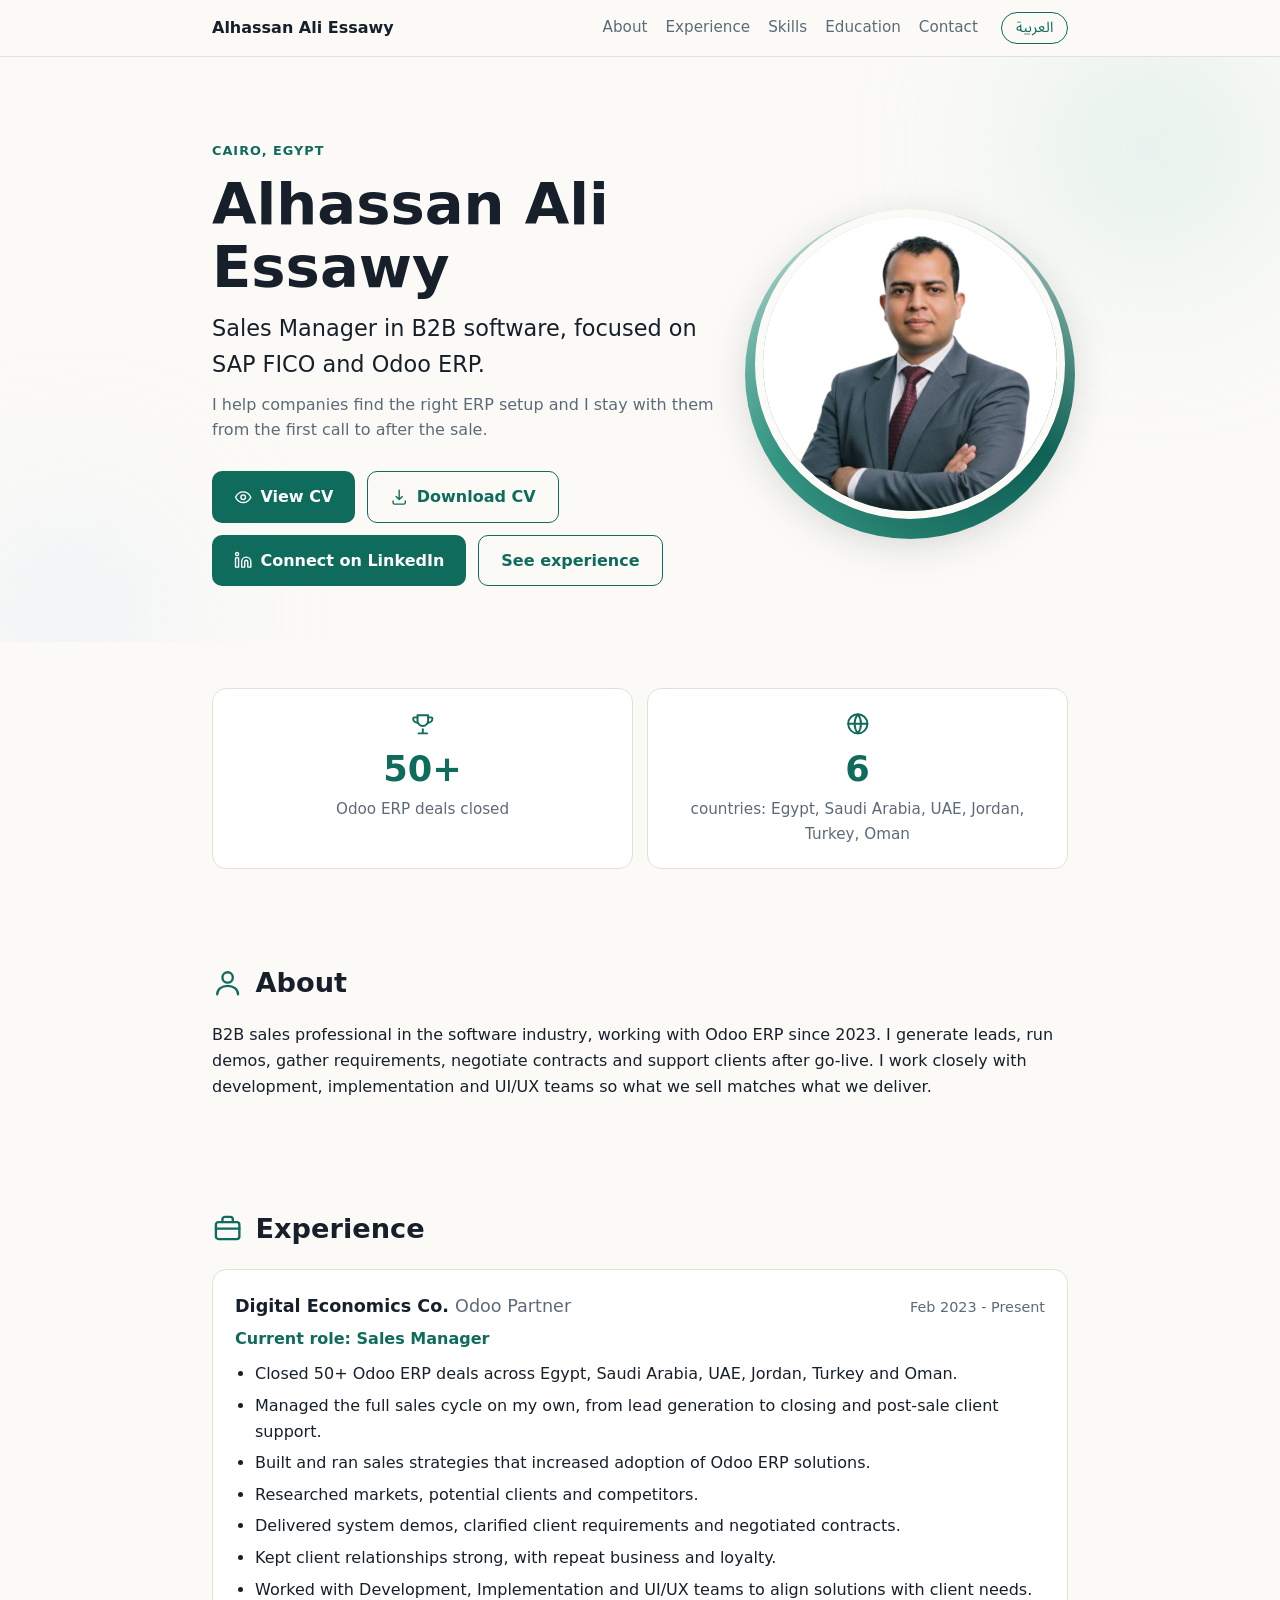
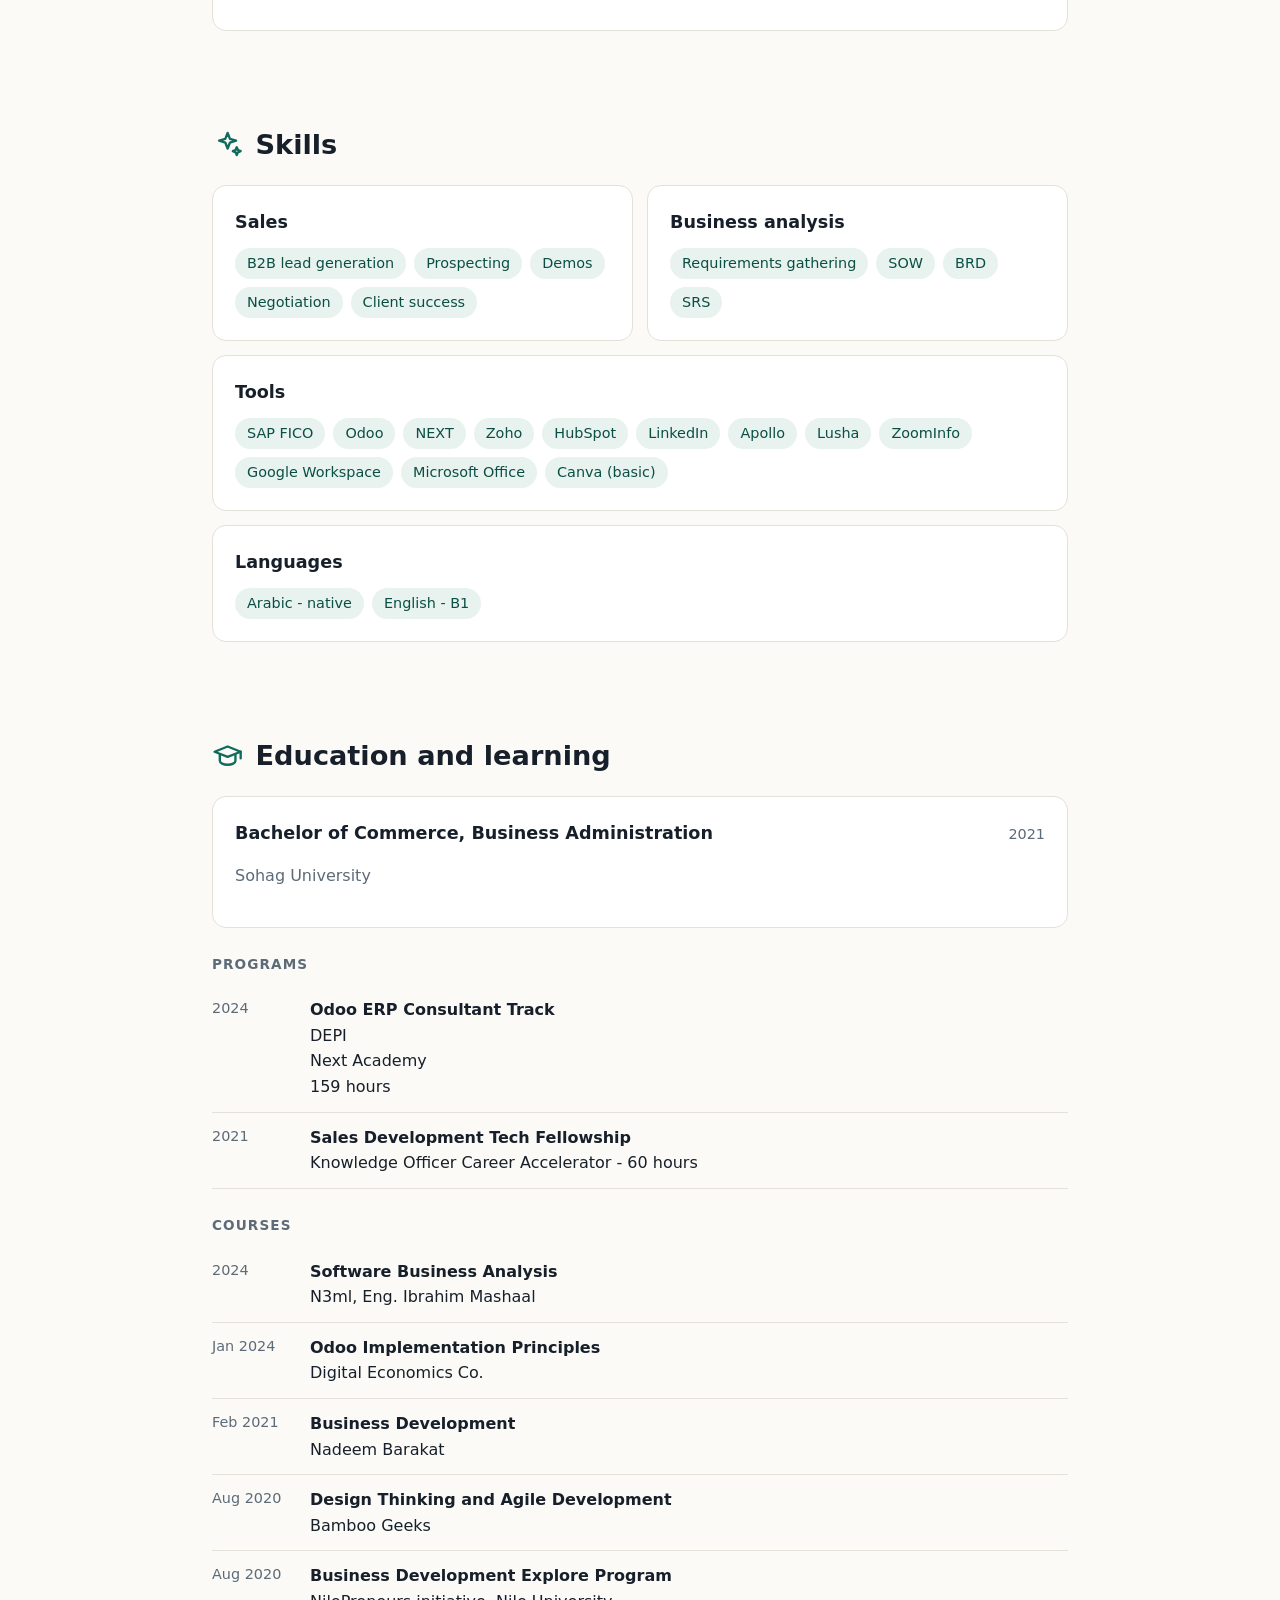
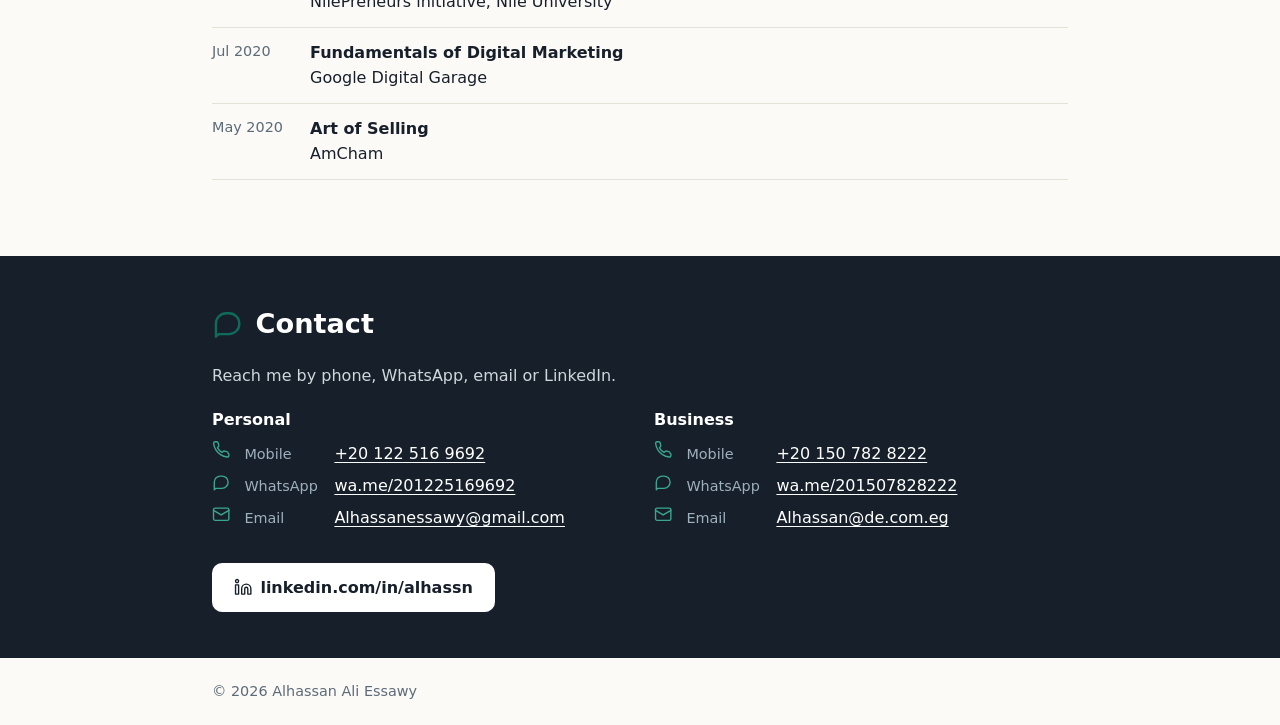
==== commit 7a30a3d5: "Replace portrait with user-supplied professional photo" ====
--- a/index.html
+++ b/index.html
@@ -24,7 +24,7 @@
 <p class="lead"><span class="en">Sales Manager in B2B software, focused on SAP FICO and Odoo ERP.</span><span class="ar">مدير مبيعات في برمجيات الشركات، متخصص في <bdi style="white-space:nowrap">SAP FICO</bdi> و<bdi style="white-space:nowrap">Odoo ERP</bdi>.</span></p>
 <p class="sub"><span class="en">I help companies find the right ERP setup and I stay with them from the first call to after the sale.</span><span class="ar">أساعد الشركات على اختيار نظام ERP المناسب، وأبقى معهم من أول مكالمة حتى ما بعد البيع.</span></p>
 <div class="cta"><a class="btn en" href="Alhassan-Essawy-CV-EN.pdf" target="_blank" rel="noopener"><svg class="ic" viewBox="0 0 24 24" fill="none" stroke="currentColor" stroke-width="1.8" stroke-linecap="round" stroke-linejoin="round" aria-hidden="true" focusable="false"><path d="M2 12s3.5-7 10-7 10 7 10 7-3.5 7-10 7-10-7-10-7z"/><circle cx="12" cy="12" r="3"/></svg>View CV</a><a class="btn ghost en" href="Alhassan-Essawy-CV-EN.pdf" download="Alhassan-Essawy-CV-EN.pdf"><svg class="ic" viewBox="0 0 24 24" fill="none" stroke="currentColor" stroke-width="1.8" stroke-linecap="round" stroke-linejoin="round" aria-hidden="true" focusable="false"><path d="M12 3v12m0 0 4-4m-4 4-4-4"/><path d="M4 17v2a2 2 0 0 0 2 2h12a2 2 0 0 0 2-2v-2"/></svg>Download CV</a><a class="btn ar" href="Alhassan-Essawy-CV-AR.pdf" target="_blank" rel="noopener"><svg class="ic" viewBox="0 0 24 24" fill="none" stroke="currentColor" stroke-width="1.8" stroke-linecap="round" stroke-linejoin="round" aria-hidden="true" focusable="false"><path d="M2 12s3.5-7 10-7 10 7 10 7-3.5 7-10 7-10-7-10-7z"/><circle cx="12" cy="12" r="3"/></svg>عرض السيرة الذاتية</a><a class="btn ghost ar" href="Alhassan-Essawy-CV-AR.pdf" download="Alhassan-Essawy-CV-AR.pdf"><svg class="ic" viewBox="0 0 24 24" fill="none" stroke="currentColor" stroke-width="1.8" stroke-linecap="round" stroke-linejoin="round" aria-hidden="true" focusable="false"><path d="M12 3v12m0 0 4-4m-4 4-4-4"/><path d="M4 17v2a2 2 0 0 0 2 2h12a2 2 0 0 0 2-2v-2"/></svg>تحميل السيرة الذاتية</a><a class="btn" href="https://www.linkedin.com/in/alhassn"><svg class="ic" viewBox="0 0 24 24" fill="none" stroke="currentColor" stroke-width="1.8" stroke-linecap="round" stroke-linejoin="round" aria-hidden="true" focusable="false"><path d="M16 8a6 6 0 0 1 6 6v7h-4v-7a2 2 0 0 0-4 0v7h-4v-7a6 6 0 0 1 6-6z"/><rect x="2" y="9" width="4" height="12"/><circle cx="4" cy="4" r="2"/></svg><span class="en">Connect on LinkedIn</span><span class="ar">تواصل عبر لينكدإن</span></a><a class="btn ghost" href="#experience"><span class="en">See experience</span><span class="ar">اطلع على الخبرة</span></a></div>
-</div><div class="hero-visual reveal"><span class="ring" aria-hidden="true"></span><img class="avatar" src="[data-uri]" width="360" height="360" alt="Portrait of Alhassan Ali Essawy" loading="eager" decoding="async"></div></div></section>
+</div><div class="hero-visual reveal"><span class="ring" aria-hidden="true"></span><img class="avatar" src="[data-uri]" width="360" height="360" alt="Portrait of Alhassan Ali Essawy" loading="eager" decoding="async"></div></div></section>
 <section class="stats"><div class="wrap grid2s">
 <div class="stat reveal"><svg class="ic" viewBox="0 0 24 24" fill="none" stroke="currentColor" stroke-width="1.8" stroke-linecap="round" stroke-linejoin="round" aria-hidden="true" focusable="false"><path d="M8 21h8m-4-4v4M7 4h10v5a5 5 0 0 1-10 0z"/><path d="M7 6H4a1 1 0 0 0-1 1c0 2.5 2 4 4 4M17 6h3a1 1 0 0 1 1 1c0 2.5-2 4-4 4"/></svg><b data-n="50" data-suffix="+">50+</b><span><span class="en">Odoo ERP deals closed</span><span class="ar">صفقة Odoo ERP مغلقة</span></span></div>
 <div class="stat reveal"><svg class="ic" viewBox="0 0 24 24" fill="none" stroke="currentColor" stroke-width="1.8" stroke-linecap="round" stroke-linejoin="round" aria-hidden="true" focusable="false"><circle cx="12" cy="12" r="9"/><path d="M3 12h18M12 3a15 15 0 0 1 0 18 15 15 0 0 1 0-18z"/></svg><b data-n="6" data-suffix="">6</b><span><span class="en">countries: Egypt, Saudi Arabia, UAE, Jordan, Turkey, Oman</span><span class="ar">دول: مصر، السعودية، الإمارات، الأردن، تركيا، عُمان</span></span></div>
--- a/style.css
+++ b/style.css
@@ -104,3 +104,9 @@
  .reveal{opacity:1;transform:none}
  html{scroll-behavior:auto}
 }
+
+/* ==== fixes: Arabic typography + CTA spacing ==== */
+html[dir=rtl],html[dir=rtl] *{letter-spacing:0!important}
+html[dir=rtl] .eyebrow,html[dir=rtl] h3.sec{text-transform:none;letter-spacing:0!important}
+.cta{display:flex;flex-wrap:wrap;gap:12px}
+.cta .btn{margin:0!important}
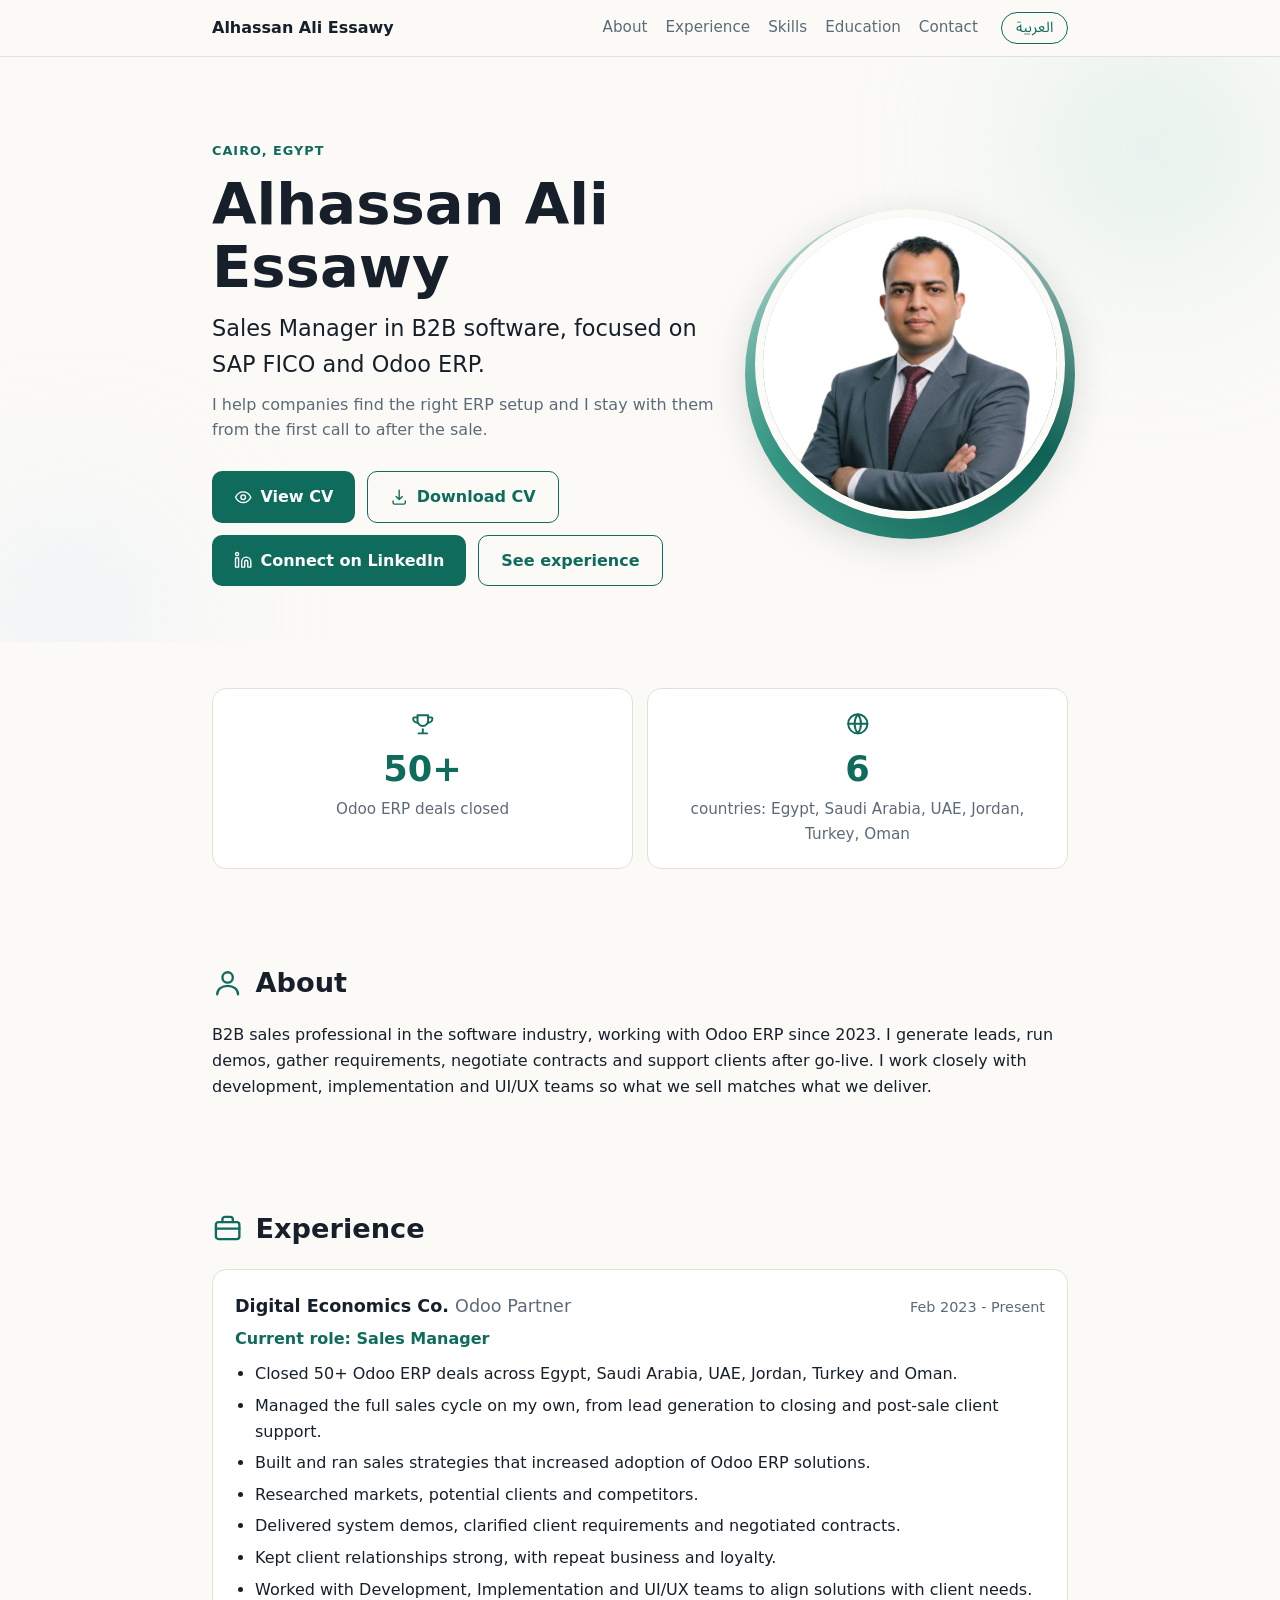
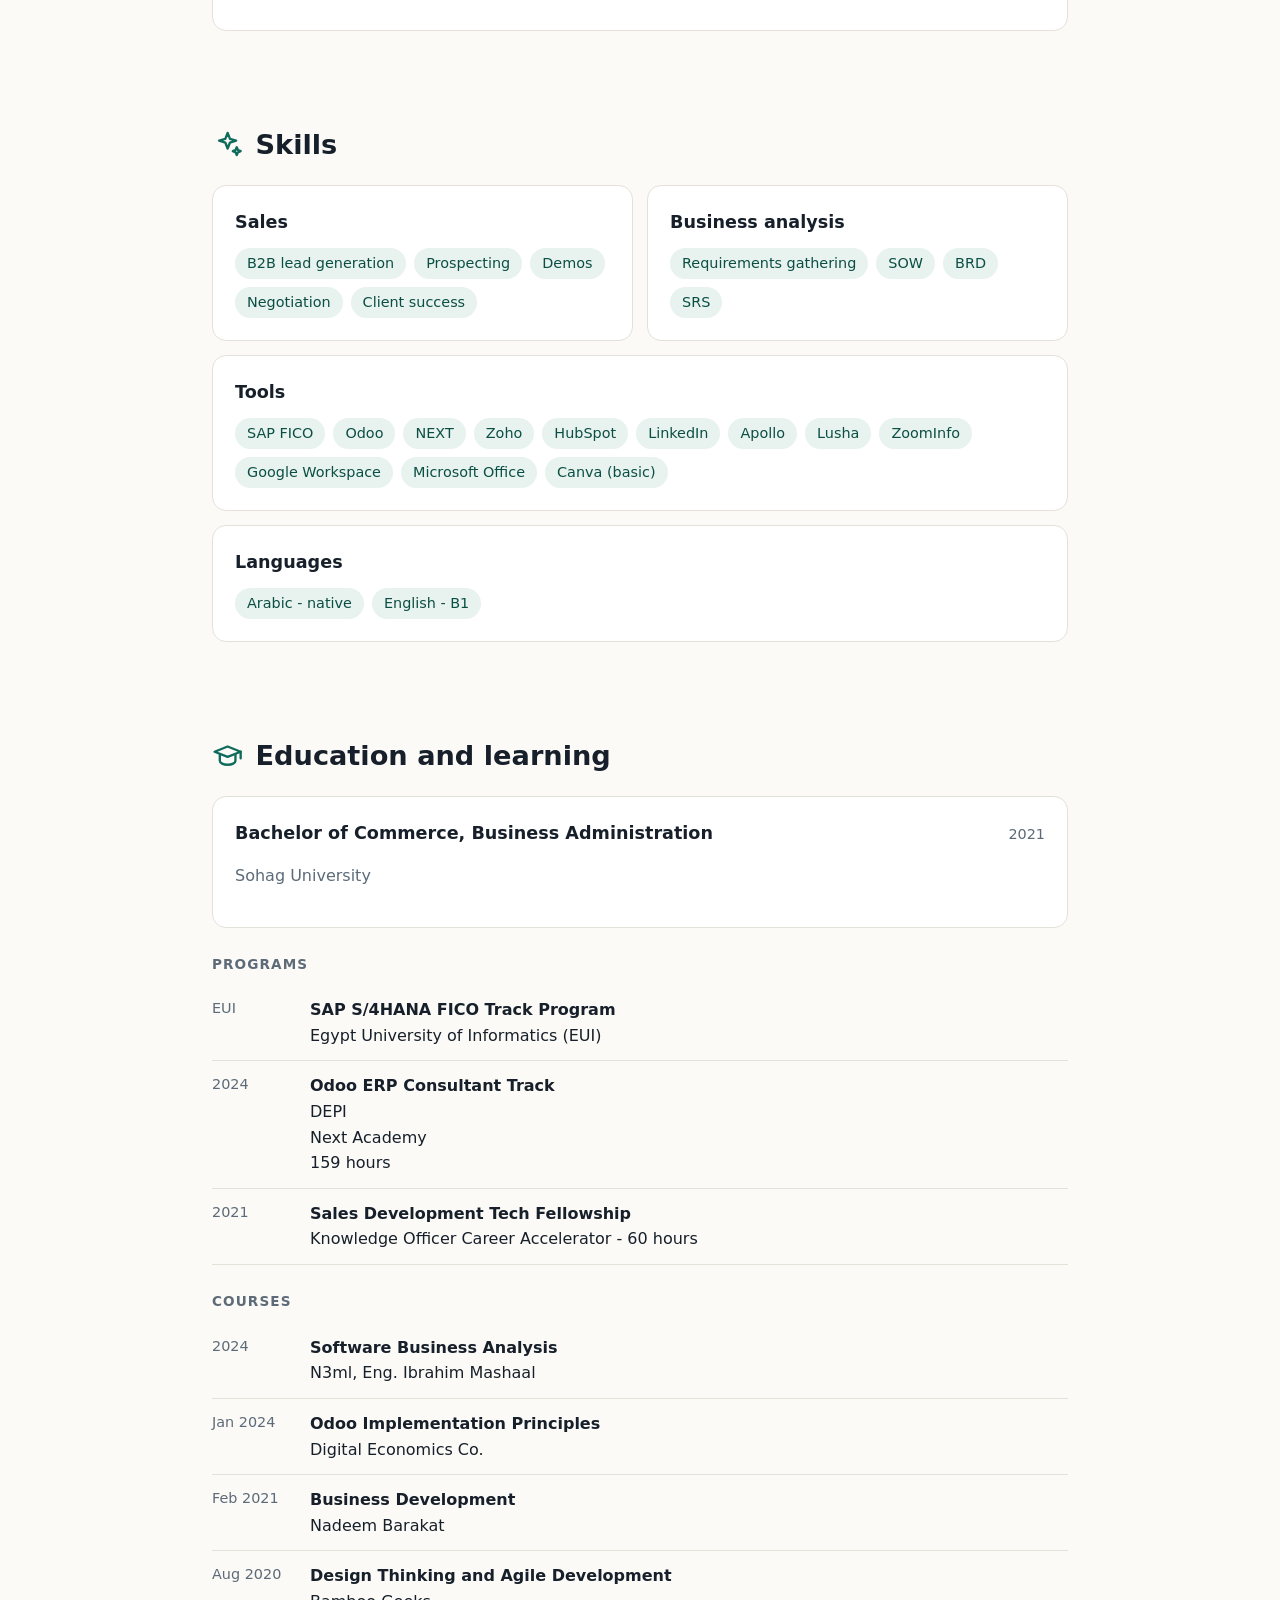
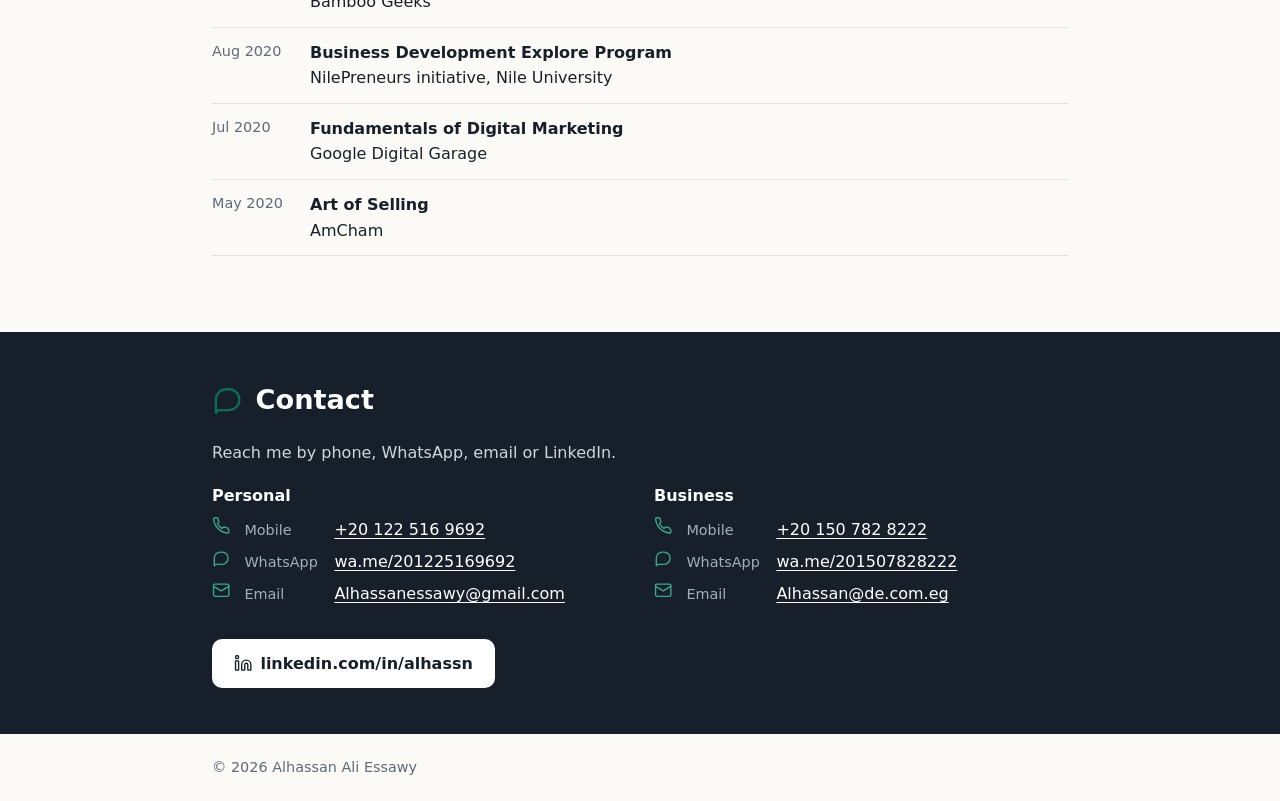
==== commit b1b9d704: "Add EUI SAP S/4HANA FICO track program" ====
--- a/index.html
+++ b/index.html
@@ -43,7 +43,7 @@
 </div></div></section>
 <section id="learning" class="reveal"><div class="wrap"><h2><svg class="ic" viewBox="0 0 24 24" fill="none" stroke="currentColor" stroke-width="1.8" stroke-linecap="round" stroke-linejoin="round" aria-hidden="true" focusable="false"><path d="M2 9l10-4 10 4-10 4z"/><path d="M6 11.5V16c0 1.7 2.7 3 6 3s6-1.3 6-3v-4.5M22 9v5"/></svg><span class="en">Education and learning</span><span class="ar">التعليم والتدريب</span></h2>
 <div class="card"><div class="row"><h3><span class="en">Bachelor of Commerce, Business Administration</span><span class="ar">بكالوريوس التجارة، إدارة الأعمال</span></h3><span class="date">2021</span></div><p class="muted"><span class="en">Sohag University</span><span class="ar">جامعة سوهاج</span></p></div>
-<h3 class="sec"><span class="en">Programs</span><span class="ar">البرامج</span></h3><ul class="tl"><li><span class="date">2024</span><div><b><span class="en">Odoo ERP Consultant Track</span><span class="ar">مسار مستشار Odoo ERP</span></b><br><span class="en">DEPI<br>Next Academy<br>159 hours</span><span class="ar">DEPI<br>Next Academy<br>159 ساعة</span></div></li><li><span class="date">2021</span><div><b><span class="en">Sales Development Tech Fellowship</span><span class="ar">زمالة تطوير المبيعات التقنية</span></b><br><span class="en">Knowledge Officer Career Accelerator - 60 hours</span><span class="ar">Knowledge Officer Career Accelerator - 60 ساعة</span></div></li></ul>
+<h3 class="sec"><span class="en">Programs</span><span class="ar">البرامج</span></h3><ul class="tl"><li><span class="date">EUI</span><div><b><span class="en">SAP S/4HANA FICO Track Program</span><span class="ar">برنامج مسار <bdi>SAP S/4HANA FICO</bdi></span></b><br><span class="en">Egypt University of Informatics (EUI)</span><span class="ar">جامعة مصر للمعلوماتية (EUI)</span></div></li><li><span class="date">2024</span><div><b><span class="en">Odoo ERP Consultant Track</span><span class="ar">مسار مستشار Odoo ERP</span></b><br><span class="en">DEPI<br>Next Academy<br>159 hours</span><span class="ar">DEPI<br>Next Academy<br>159 ساعة</span></div></li><li><span class="date">2021</span><div><b><span class="en">Sales Development Tech Fellowship</span><span class="ar">زمالة تطوير المبيعات التقنية</span></b><br><span class="en">Knowledge Officer Career Accelerator - 60 hours</span><span class="ar">Knowledge Officer Career Accelerator - 60 ساعة</span></div></li></ul>
 <h3 class="sec"><span class="en">Courses</span><span class="ar">الدورات</span></h3><ul class="tl"><li><span class="date">2024</span><div><b><span class="en">Software Business Analysis</span><span class="ar">تحليل أعمال البرمجيات</span></b><br><span class="en">N3ml, Eng. Ibrahim Mashaal</span><span class="ar">N3ml، م. إبراهيم مشعل</span></div></li><li><span class="date"><span class="en">Jan 2024</span><span class="ar">يناير 2024</span></span><div><b><span class="en">Odoo Implementation Principles</span><span class="ar">أساسيات تنفيذ أودو</span></b><br><span class="en">Digital Economics Co.</span><span class="ar">ديجيتال إيكونوميكس</span></div></li><li><span class="date"><span class="en">Feb 2021</span><span class="ar">فبراير 2021</span></span><div><b><span class="en">Business Development</span><span class="ar">تطوير الأعمال</span></b><br><span class="en">Nadeem Barakat</span><span class="ar">نديم بركات</span></div></li><li><span class="date"><span class="en">Aug 2020</span><span class="ar">أغسطس 2020</span></span><div><b><span class="en">Design Thinking and Agile Development</span><span class="ar">التفكير التصميمي والتطوير الرشيق</span></b><br><span class="en">Bamboo Geeks</span><span class="ar">Bamboo Geeks</span></div></li><li><span class="date"><span class="en">Aug 2020</span><span class="ar">أغسطس 2020</span></span><div><b><span class="en">Business Development Explore Program</span><span class="ar">برنامج استكشاف تطوير الأعمال</span></b><br><span class="en">NilePreneurs initiative, Nile University</span><span class="ar">مبادرة NilePreneurs، جامعة النيل</span></div></li><li><span class="date"><span class="en">Jul 2020</span><span class="ar">يوليو 2020</span></span><div><b><span class="en">Fundamentals of Digital Marketing</span><span class="ar">أساسيات التسويق الرقمي</span></b><br><span class="en">Google Digital Garage</span><span class="ar">Google Digital Garage</span></div></li><li><span class="date"><span class="en">May 2020</span><span class="ar">مايو 2020</span></span><div><b><span class="en">Art of Selling</span><span class="ar">فن البيع</span></b><br><span class="en">AmCham</span><span class="ar">الغرفة الأمريكية بالقاهرة (AmCham)</span></div></li></ul>
 </div></section>
 <section id="contact" class="contact reveal"><div class="wrap"><h2><svg class="ic" viewBox="0 0 24 24" fill="none" stroke="currentColor" stroke-width="1.8" stroke-linecap="round" stroke-linejoin="round" aria-hidden="true" focusable="false"><path d="M21 12a8 8 0 0 1-8 8H5l-2 2V12a8 8 0 0 1 8-8h2a8 8 0 0 1 8 8z"/></svg><span class="en">Contact</span><span class="ar">التواصل</span></h2>
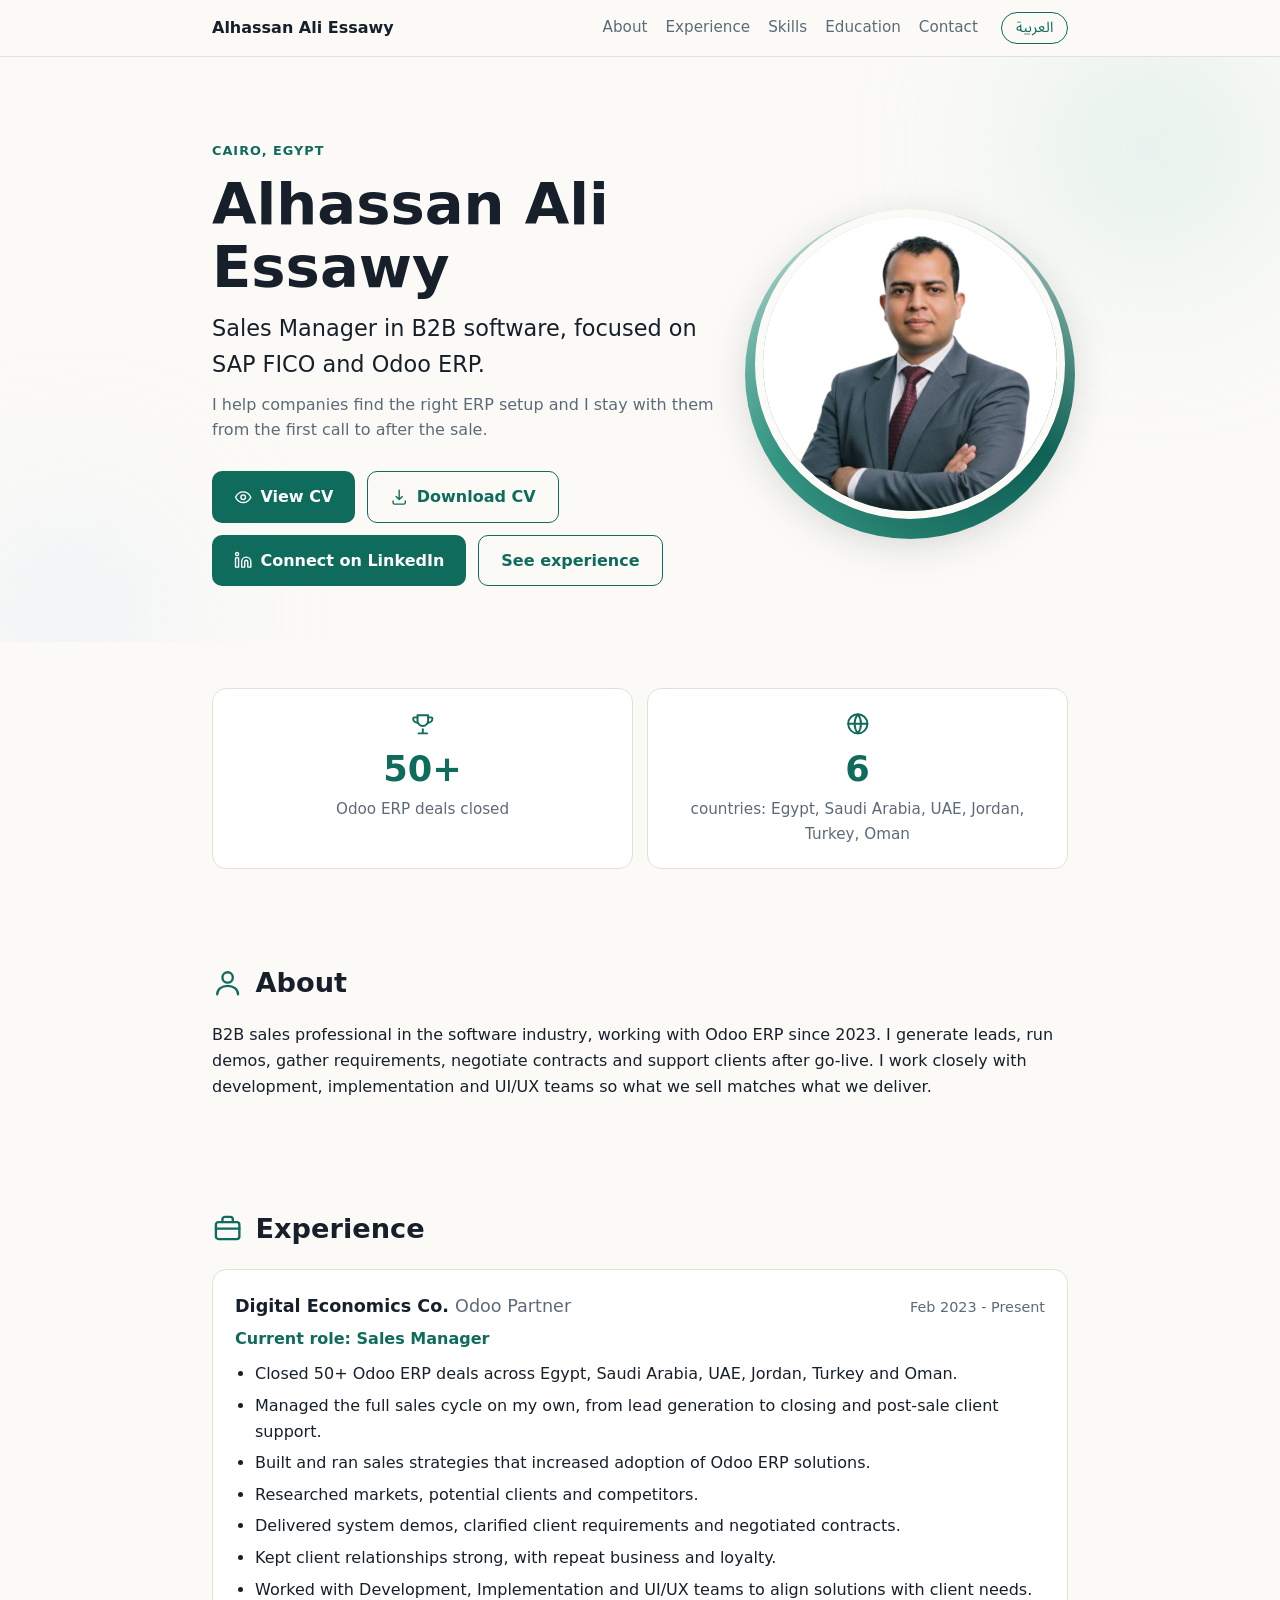
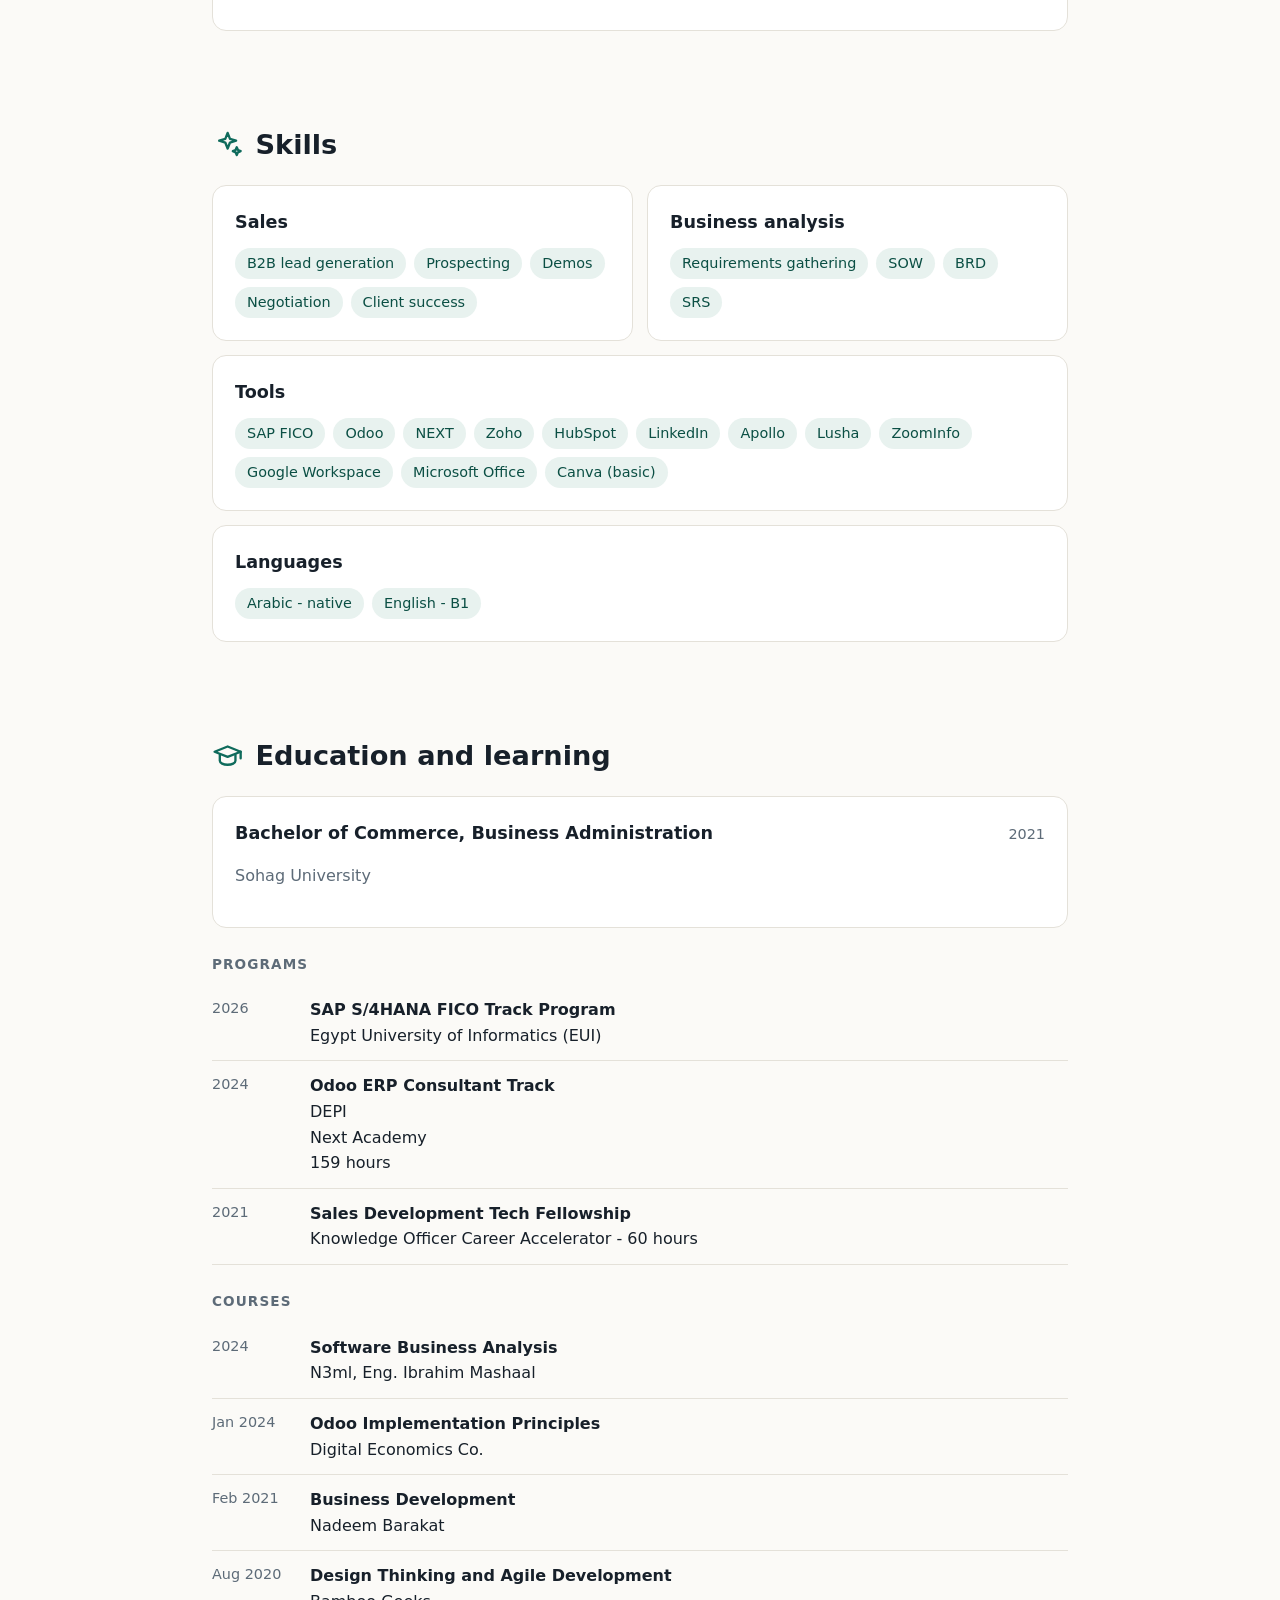
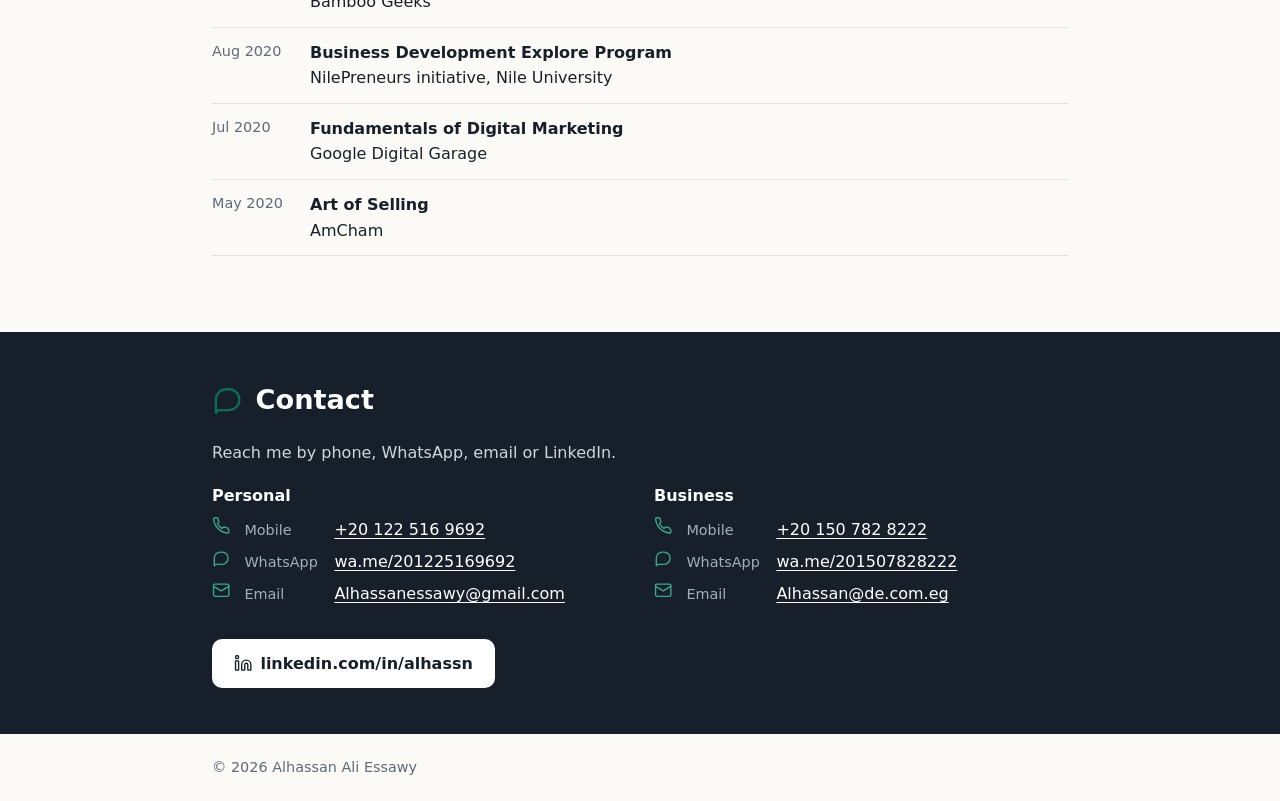
==== commit aab34e96: "Update index.html" ====
--- a/index.html
+++ b/index.html
@@ -43,7 +43,7 @@
 </div></div></section>
 <section id="learning" class="reveal"><div class="wrap"><h2><svg class="ic" viewBox="0 0 24 24" fill="none" stroke="currentColor" stroke-width="1.8" stroke-linecap="round" stroke-linejoin="round" aria-hidden="true" focusable="false"><path d="M2 9l10-4 10 4-10 4z"/><path d="M6 11.5V16c0 1.7 2.7 3 6 3s6-1.3 6-3v-4.5M22 9v5"/></svg><span class="en">Education and learning</span><span class="ar">التعليم والتدريب</span></h2>
 <div class="card"><div class="row"><h3><span class="en">Bachelor of Commerce, Business Administration</span><span class="ar">بكالوريوس التجارة، إدارة الأعمال</span></h3><span class="date">2021</span></div><p class="muted"><span class="en">Sohag University</span><span class="ar">جامعة سوهاج</span></p></div>
-<h3 class="sec"><span class="en">Programs</span><span class="ar">البرامج</span></h3><ul class="tl"><li><span class="date">EUI</span><div><b><span class="en">SAP S/4HANA FICO Track Program</span><span class="ar">برنامج مسار <bdi>SAP S/4HANA FICO</bdi></span></b><br><span class="en">Egypt University of Informatics (EUI)</span><span class="ar">جامعة مصر للمعلوماتية (EUI)</span></div></li><li><span class="date">2024</span><div><b><span class="en">Odoo ERP Consultant Track</span><span class="ar">مسار مستشار Odoo ERP</span></b><br><span class="en">DEPI<br>Next Academy<br>159 hours</span><span class="ar">DEPI<br>Next Academy<br>159 ساعة</span></div></li><li><span class="date">2021</span><div><b><span class="en">Sales Development Tech Fellowship</span><span class="ar">زمالة تطوير المبيعات التقنية</span></b><br><span class="en">Knowledge Officer Career Accelerator - 60 hours</span><span class="ar">Knowledge Officer Career Accelerator - 60 ساعة</span></div></li></ul>
+<h3 class="sec"><span class="en">Programs</span><span class="ar">البرامج</span></h3><ul class="tl"><li><span class="date">2026</span><div><b><span class="en">SAP S/4HANA FICO Track Program</span><span class="ar">برنامج مسار <bdi>SAP S/4HANA FICO</bdi></span></b><br><span class="en">Egypt University of Informatics (EUI)</span><span class="ar">جامعة مصر للمعلوماتية (EUI)</span></div></li><li><span class="date">2024</span><div><b><span class="en">Odoo ERP Consultant Track</span><span class="ar">مسار مستشار Odoo ERP</span></b><br><span class="en">DEPI<br>Next Academy<br>159 hours</span><span class="ar">DEPI<br>Next Academy<br>159 ساعة</span></div></li><li><span class="date">2021</span><div><b><span class="en">Sales Development Tech Fellowship</span><span class="ar">زمالة تطوير المبيعات التقنية</span></b><br><span class="en">Knowledge Officer Career Accelerator - 60 hours</span><span class="ar">Knowledge Officer Career Accelerator - 60 ساعة</span></div></li></ul>
 <h3 class="sec"><span class="en">Courses</span><span class="ar">الدورات</span></h3><ul class="tl"><li><span class="date">2024</span><div><b><span class="en">Software Business Analysis</span><span class="ar">تحليل أعمال البرمجيات</span></b><br><span class="en">N3ml, Eng. Ibrahim Mashaal</span><span class="ar">N3ml، م. إبراهيم مشعل</span></div></li><li><span class="date"><span class="en">Jan 2024</span><span class="ar">يناير 2024</span></span><div><b><span class="en">Odoo Implementation Principles</span><span class="ar">أساسيات تنفيذ أودو</span></b><br><span class="en">Digital Economics Co.</span><span class="ar">ديجيتال إيكونوميكس</span></div></li><li><span class="date"><span class="en">Feb 2021</span><span class="ar">فبراير 2021</span></span><div><b><span class="en">Business Development</span><span class="ar">تطوير الأعمال</span></b><br><span class="en">Nadeem Barakat</span><span class="ar">نديم بركات</span></div></li><li><span class="date"><span class="en">Aug 2020</span><span class="ar">أغسطس 2020</span></span><div><b><span class="en">Design Thinking and Agile Development</span><span class="ar">التفكير التصميمي والتطوير الرشيق</span></b><br><span class="en">Bamboo Geeks</span><span class="ar">Bamboo Geeks</span></div></li><li><span class="date"><span class="en">Aug 2020</span><span class="ar">أغسطس 2020</span></span><div><b><span class="en">Business Development Explore Program</span><span class="ar">برنامج استكشاف تطوير الأعمال</span></b><br><span class="en">NilePreneurs initiative, Nile University</span><span class="ar">مبادرة NilePreneurs، جامعة النيل</span></div></li><li><span class="date"><span class="en">Jul 2020</span><span class="ar">يوليو 2020</span></span><div><b><span class="en">Fundamentals of Digital Marketing</span><span class="ar">أساسيات التسويق الرقمي</span></b><br><span class="en">Google Digital Garage</span><span class="ar">Google Digital Garage</span></div></li><li><span class="date"><span class="en">May 2020</span><span class="ar">مايو 2020</span></span><div><b><span class="en">Art of Selling</span><span class="ar">فن البيع</span></b><br><span class="en">AmCham</span><span class="ar">الغرفة الأمريكية بالقاهرة (AmCham)</span></div></li></ul>
 </div></section>
 <section id="contact" class="contact reveal"><div class="wrap"><h2><svg class="ic" viewBox="0 0 24 24" fill="none" stroke="currentColor" stroke-width="1.8" stroke-linecap="round" stroke-linejoin="round" aria-hidden="true" focusable="false"><path d="M21 12a8 8 0 0 1-8 8H5l-2 2V12a8 8 0 0 1 8-8h2a8 8 0 0 1 8 8z"/></svg><span class="en">Contact</span><span class="ar">التواصل</span></h2>
